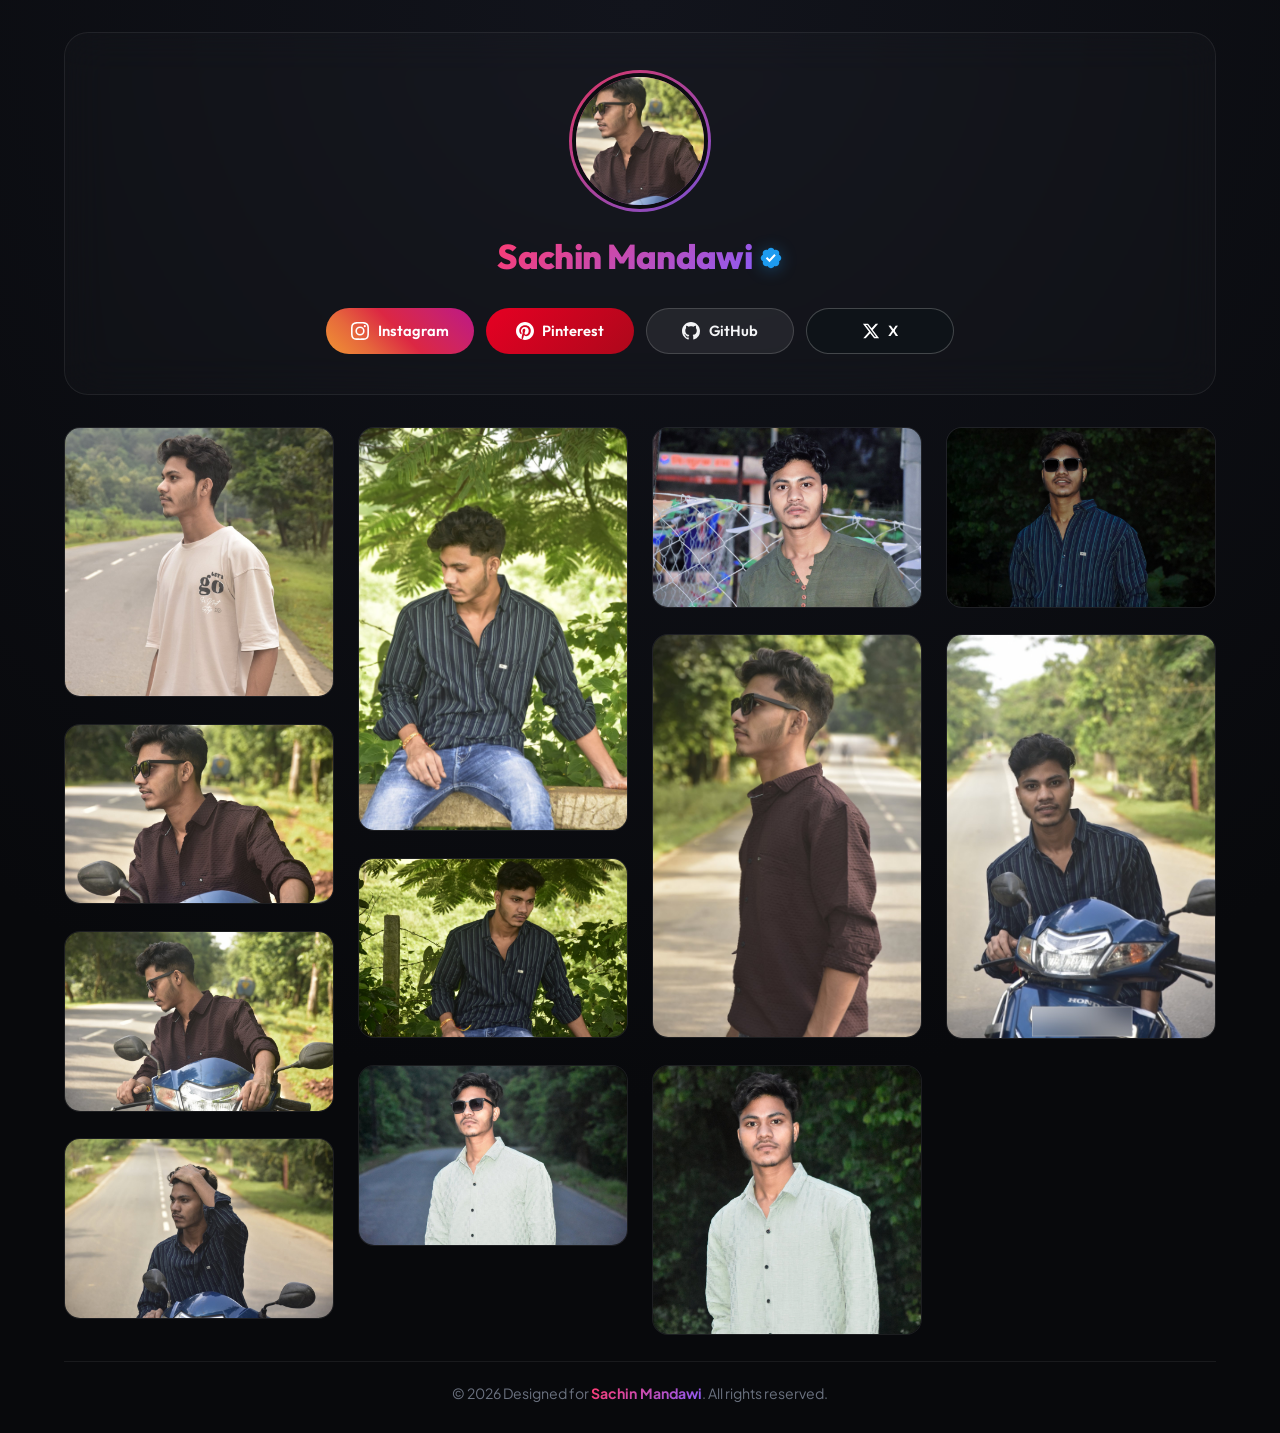
==== index.html @ 56983d1a "fix(ui): separate top story progress bar and close button vertically to prevent overlap on mobile" ====
<!DOCTYPE html>
<html lang="en">
<head>
  <meta charset="UTF-8">
  <script>if(location.hostname.endsWith('.me'))location.replace('https://sachinmandawi.com'+location.pathname+location.search);</script>
  <meta name="viewport" content="width=device-width, initial-scale=1.0">
  <meta name="theme-color" content="#0a0a0c">
  
  <!-- SEO & Google Search / Google Images Meta Tags -->
  <title>Sachin Mandawi | Software & Android Developer</title>
  <meta name="description" content="Official website and portfolio of Sachin Mandawi (@sachinmandawi) — Software & Android Developer building Android apps, privacy tools, and web applications.">
  <meta name="keywords" content="Sachin Mandawi, sachinmandawi, Software Developer, Android Developer, CleanBar, PantherNote, Orbit Hide, Pocket Budget, Sachin Mandawi Portfolio">
  <meta name="author" content="Sachin Mandawi">
  <meta name="msvalidate.01" content="B5A6536BD7DBDB4A011C7F4093A0904C">
  <meta name="robots" content="index, follow, max-image-preview:large, max-snippet:-1, max-video-preview:-1">
  <link rel="canonical" href="https://sachinmandawi.com/">
  <link rel="icon" type="image/jpeg" href="images/sachin-mandawi.jpg">

  <!-- Open Graph / WhatsApp / Instagram Preview -->
  <meta property="og:site_name" content="Sachin Mandawi">
  <meta property="og:title" content="Sachin Mandawi | Software & Android Developer">
  <meta property="og:description" content="Official portfolio and showcase of Sachin Mandawi — Software & Android Developer.">
  <meta property="og:url" content="https://sachinmandawi.com/">
  <meta property="og:image" content="https://sachinmandawi.com/images/sachin-mandawi.jpg">
  <meta property="og:image:alt" content="Sachin Mandawi">
  <meta property="og:type" content="profile">
  <meta property="profile:first_name" content="Sachin">
  <meta property="profile:last_name" content="Mandawi">
  <meta property="profile:username" content="sachinmandawi">
  <meta name="twitter:card" content="summary_large_image">
  <meta name="twitter:site" content="@sachinmandawi">
  <meta name="twitter:creator" content="@sachinmandawi">
  <meta name="twitter:title" content="Sachin Mandawi | Software & Android Developer">
  <meta name="twitter:description" content="Official portfolio and showcase of Sachin Mandawi — Software & Android Developer.">
  <meta name="twitter:image" content="https://sachinmandawi.com/images/sachin-mandawi.jpg">
  <link rel="me" href="https://x.com/sachinmandawi">
  <link rel="me" href="https://github.com/sachinmandawi">
  <meta http-equiv="Cache-Control" content="no-cache, no-store, must-revalidate">

  <!-- Google Structured Data (JSON-LD) for Person, Knowledge Graph & Google Images -->
  <script type="application/ld+json">
  {
    "@context": "https://schema.org",
    "@graph": [
      {
        "@type": "ProfilePage",
        "@id": "https://sachinmandawi.com/#profilepage",
        "url": "https://sachinmandawi.com/",
        "name": "Sachin Mandawi | Software & Android Developer",
        "mainEntity": {
          "@id": "https://sachinmandawi.com/#person"
        }
      },
      {
        "@type": "Person",
        "@id": "https://sachinmandawi.com/#person",
        "name": "Sachin Mandawi",
        "givenName": "Sachin",
        "familyName": "Mandawi",
        "alternateName": ["sachinmandawi", "Sachin Mandawi Developer"],
        "jobTitle": "Software & Android Developer",
        "description": "Software & Android Developer building Android apps, privacy tools, and web applications.",
        "knowsAbout": [
          "Android Development",
          "Kotlin",
          "Jetpack Compose",
          "Shizuku",
          "JavaScript",
          "TypeScript",
          "Python",
          "Privacy & Security Software"
        ],
        "url": "https://sachinmandawi.com/",
        "image": [
          {
            "@type": "ImageObject",
            "url": "https://sachinmandawi.com/images/sachin-mandawi.jpg",
            "name": "Sachin Mandawi",
            "caption": "Sachin Mandawi - Software & Android Developer"
          },
          "https://sachinmandawi.com/images/profile_pic.jpg",
          "https://sachinmandawi.com/images/IMG_20240817_194908_798.jpg",
          "https://sachinmandawi.com/images/Picsart_24-08-19_09-52-39-872.jpg",
          "https://sachinmandawi.com/images/Picsart_24-08-19_09-58-24-028.jpg",
          "https://sachinmandawi.com/images/Picsart_24-08-19_10-04-30-992.jpg",
          "https://sachinmandawi.com/images/Picsart_24-08-19_10-22-45-925.jpg",
          "https://sachinmandawi.com/images/Picsart_24-08-19_19-01-46-603.jpg",
          "https://sachinmandawi.com/images/Picsart_24-08-19_19-04-31-440.jpg",
          "https://sachinmandawi.com/images/Picsart_24-08-19_19-20-37-794.jpg",
          "https://sachinmandawi.com/images/Picsart_24-08-19_19-31-10-183.jpg",
          "https://sachinmandawi.com/images/Picsart_26-04-30_13-45-27-417.jpg",
          "https://sachinmandawi.com/images/new2.jpg",
          "https://sachinmandawi.com/images/media__1784133569099.jpg"
        ],
        "sameAs": [
          "https://sachinmandawi.com/",
          "https://x.com/sachinmandawi",
          "https://twitter.com/sachinmandawi",
          "https://www.instagram.com/sachinmandawi",
          "https://github.com/sachinmandawi",
          "https://sachinmandawi.github.io/",
          "https://gist.github.com/sachinmandawi",
          "https://gist.github.com/sachinmandawi/da50e913a1e225b8276f338a15258553",
          "https://in.pinterest.com/sachinmandawi/",
          "https://www.pinterest.com/sachinmandawi/",
          "https://hashnode.com/@sachinmandawi",
          "https://dev.to/sachinmandawi",
          "https://gravatar.com/sachinmandawi",
          "https://medium.com/@sachinmandawi"
        ]
      }
    ]
  }
  </script>

  <!-- Link CSS stylesheet with cache-busting version -->
  <link rel="stylesheet" href="style.css?v=19">
</head>

<body>

  <div class="app-container">
    
    <!-- Profile Hero Card -->
    <header class="profile-card">
      <div class="avatar-wrapper">
        <div class="avatar-border"></div>
        <img src="images/sachin-mandawi.jpg?v=15" alt="Sachin Mandawi - Software & Android Developer" title="Sachin Mandawi" width="1024" height="682" class="avatar-image">
      </div>
      
      <h1 class="profile-name">
        <span class="profile-name-text">Sachin Mandawi</span>
        <span class="verified-badge" title="Verified Official Profile" aria-label="Verified">
          <svg viewBox="0 0 24 24" aria-hidden="true">
            <path class="verified-seal" d="M22.25 12c0-1.43-.88-2.67-2.19-3.34.46-1.39.2-2.9-.81-3.91s-2.52-1.27-3.91-.81c-.66-1.31-1.91-2.19-3.34-2.19s-2.67.88-3.33 2.19c-1.4-.46-2.91-.2-3.92.81s-1.26 2.52-.8 3.91c-1.31.67-2.2 1.91-2.2 3.34s.89 2.67 2.2 3.34c-.46 1.39-.21 2.9.8 3.91s2.52 1.26 3.91.81c.67 1.31 1.91 2.19 3.34 2.19s2.68-.88 3.34-2.19c1.39.45 2.9.2 3.91-.81s1.27-2.52.81-3.91c1.31-.67 2.19-1.91 2.19-3.34z"/>
            <path class="verified-check" d="M10.54 16.2L6.8 12.46l1.41-1.42 2.26 2.26 4.8-5.23 1.47 1.36-6.2 6.77z"/>
          </svg>
        </span>
      </h1>

      <div class="social-links">
        <a href="https://www.instagram.com/sachinmandawi" target="_blank" rel="noopener noreferrer" class="btn-social btn-instagram">
          <svg viewBox="0 0 24 24" aria-hidden="true">
            <path d="M12 2.163c3.204 0 3.584.012 4.85.07 3.252.148 4.771 1.691 4.919 4.919.058 1.265.069 1.645.069 4.849 0 3.205-.012 3.584-.069 4.849-.149 3.225-1.664 4.771-4.919 4.919-1.266.058-1.644.07-4.85.07-3.204 0-3.584-.012-4.849-.07-3.26-.149-4.771-1.699-4.919-4.92-.058-1.265-.07-1.644-.07-4.849 0-3.204.013-3.583.07-4.849.149-3.227 1.664-4.771 4.919-4.919 1.266-.057 1.645-.069 4.849-.069zM12 0C8.741 0 8.333.014 7.053.072 2.695.272.273 2.69.073 7.052.014 8.333 0 8.741 0 12c0 3.259.014 3.668.072 4.948.2 4.358 2.618 6.78 6.98 6.98C8.333 23.986 8.741 24 12 24c3.259 0 3.668-.014 4.948-.072 4.354-.2 6.782-2.618 6.979-6.98.059-1.28.073-1.689.073-4.948 0-3.259-.014-3.667-.072-4.947-.196-4.354-2.617-6.78-6.979-6.98C15.668.014 15.259 0 12 0zm0 5.838a6.162 6.162 0 100 12.324 6.162 6.162 0 000-12.324zM12 16a4 4 0 110-8 4 4 0 010 8zm6.406-11.845a1.44 1.44 0 100 2.881 1.44 1.44 0 000-2.881z"/>
          </svg>
          <span>Instagram</span>
        </a>
        <a href="https://in.pinterest.com/sachinmandawi/" target="_blank" rel="noopener noreferrer" class="btn-social btn-pinterest">
          <svg viewBox="0 0 24 24" aria-hidden="true">
            <path d="M12.017 0C5.396 0 .029 5.367.029 11.987c0 5.079 3.158 9.417 7.618 11.162-.105-.949-.199-2.403.041-3.439.219-.937 1.406-5.957 1.406-5.957s-.359-.72-.359-1.781c0-1.663.967-2.911 2.168-2.911 1.024 0 1.518.769 1.518 1.688 0 1.029-.653 2.567-.992 3.992-.285 1.193.6 2.165 1.775 2.165 2.128 0 3.768-2.245 3.768-5.487 0-2.861-2.063-4.869-5.008-4.869-3.41 0-5.409 2.562-5.409 5.199 0 1.033.394 2.143.889 2.741.099.12.112.225.085.345-.09.375-.293 1.199-.334 1.363-.053.225-.172.271-.401.165-1.495-.69-2.433-2.878-2.433-4.646 0-3.776 2.748-7.252 7.92-7.252 4.158 0 7.392 2.967 7.392 6.923 0 4.135-2.607 7.462-6.233 7.462-1.214 0-2.354-.629-2.758-1.379l-.749 2.848c-.269 1.045-1.004 2.352-1.498 3.146 1.123.345 2.306.535 3.55.535 6.607 0 11.985-5.365 11.985-11.987C23.97 5.367 18.592 0 12.017 0z"/>
          </svg>
          <span>Pinterest</span>
        </a>
        <a href="https://github.com/sachinmandawi" target="_blank" rel="noopener noreferrer" class="btn-social btn-github">
          <svg viewBox="0 0 24 24" aria-hidden="true">
            <path d="M12 0C5.37 0 0 5.37 0 12c0 5.31 3.435 9.795 8.205 11.385.6.105.825-.255.825-.57 0-.285-.015-1.23-.015-2.235-3.015.555-3.795-.735-4.035-1.41-.135-.345-.72-1.41-1.23-1.695-.42-.225-1.02-.78-.015-.795.945-.015 1.62.87 1.845 1.23 1.08 1.815 2.805 1.305 3.495.99.105-.78.42-1.305.765-1.605-2.67-.3-5.46-1.335-5.46-5.925 0-1.305.465-2.385 1.23-3.225-.12-.3-.54-1.53.12-3.18 0 0 1.005-.315 3.3 1.23.96-.27 1.98-.405 3-.405s2.04.135 3 .405c2.295-1.56 3.3-1.23 3.3-1.23.66 1.65.24 2.88.12 3.18.765.84 1.23 1.905 1.23 3.225 0 4.605-2.805 5.625-5.475 5.925.435.375.81 1.095.81 2.22 0 1.605-.015 2.895-.015 3.3 0 .315.225.69.825.57A12.02 12.02 0 0024 12c0-6.63-5.37-12-12-12z"/>
          </svg>
          <span>GitHub</span>
        </a>
        <a href="https://x.com/sachinmandawi" target="_blank" rel="noopener noreferrer" class="btn-social btn-x">
          <svg viewBox="0 0 24 24" aria-hidden="true">
            <path d="M18.244 2.25h3.308l-7.227 8.26 8.502 11.24H16.17l-5.214-6.817L4.99 21.75H1.68l7.73-8.835L1.254 2.25H8.08l4.713 6.231zm-1.161 17.52h1.833L7.084 4.126H5.117z"/>
          </svg>
          <span>X</span>
        </a>
      </div>
    </header>

    <!-- Photos Grid Section (Open & Visible to All Visitors & Search Engines) -->
    <main class="gallery-section">
      <div id="galleryGrid" class="gallery-grid">
        <div class="photo-item tall" data-category="Portraits">
          <img src="images/IMG_20240817_194908_798.jpg?v=15" alt="Sachin Mandawi - Golden Hour Mood" title="Sachin Mandawi - Golden Hour Mood" width="1800" height="1800" class="photo-img loaded" loading="eager" decoding="async">
        </div>
        <div class="photo-item normal" data-category="Creative">
          <img src="images/Picsart_24-08-19_09-52-39-872.jpg?v=15" alt="Sachin Mandawi - Vibrant Cyan" title="Sachin Mandawi - Vibrant Cyan" width="1800" height="1200" class="photo-img loaded" loading="eager" decoding="async">
        </div>
        <div class="photo-item wide" data-category="Creative">
          <img src="images/Picsart_24-08-19_09-58-24-028.jpg?v=15" alt="Sachin Mandawi - Neon Reflections" title="Sachin Mandawi - Neon Reflections" width="1800" height="1200" class="photo-img loaded" loading="eager" decoding="async">
        </div>
        <div class="photo-item normal" data-category="Portraits">
          <img src="images/Picsart_24-08-19_10-04-30-992.jpg?v=15" alt="Sachin Mandawi - Warm Silhouette" title="Sachin Mandawi - Warm Silhouette" width="1800" height="1200" class="photo-img loaded" loading="eager" decoding="async">
        </div>
        <div class="photo-item large" data-category="Portraits">
          <img src="images/Picsart_24-08-19_10-22-45-925.jpg?v=15" alt="Sachin Mandawi - Urban Shadow" title="Sachin Mandawi - Urban Shadow" width="1200" height="1800" class="photo-img loaded" loading="lazy" decoding="async">
        </div>
        <div class="photo-item normal" data-category="Creative">
          <img src="images/Picsart_24-08-19_19-01-46-603.jpg?v=15" alt="Sachin Mandawi - Dreamy Overlay" title="Sachin Mandawi - Dreamy Overlay" width="1800" height="1800" class="photo-img loaded" loading="lazy" decoding="async">
        </div>
        <div class="photo-item normal" data-category="Portraits">
          <img src="images/Picsart_24-08-19_19-04-31-440.jpg?v=15" alt="Sachin Mandawi - Sunlit Portrait" title="Sachin Mandawi - Sunlit Portrait" width="1800" height="1200" class="photo-img loaded" loading="lazy" decoding="async">
        </div>
        <div class="photo-item wide" data-category="Creative">
          <img src="images/Picsart_24-08-19_19-20-37-794.jpg?v=15" alt="Sachin Mandawi - Midnight Blue" title="Sachin Mandawi - Midnight Blue" width="1800" height="1200" class="photo-img loaded" loading="lazy" decoding="async">
        </div>
        <div class="photo-item normal" data-category="Creative">
          <img src="images/Picsart_24-08-19_19-31-10-183.jpg?v=15" alt="Sachin Mandawi - Crimson Hue" title="Sachin Mandawi - Crimson Hue" width="1200" height="1800" class="photo-img loaded" loading="lazy" decoding="async">
        </div>
        <div class="photo-item normal" data-category="Creative">
          <img src="images/Picsart_26-04-30_13-45-27-417.jpg?v=15" alt="Sachin Mandawi - Ethereal Light" title="Sachin Mandawi - Ethereal Light" width="1800" height="1800" class="photo-img loaded" loading="lazy" decoding="async">
        </div>
        <div class="photo-item normal" data-category="Portraits">
          <img src="images/new2.jpg?v=15" alt="Sachin Mandawi - Contrast Play" title="Sachin Mandawi - Contrast Play" width="1800" height="1200" class="photo-img loaded" loading="lazy" decoding="async">
        </div>
        <div class="photo-item tall" data-category="Portraits">
          <img src="images/media__1784133569099.jpg?v=15" alt="Sachin Mandawi - Scooty Ride" title="Sachin Mandawi - Scooty Ride" width="682" height="1024" class="photo-img loaded" loading="lazy" decoding="async">
        </div>
      </div>
    </main>

    <!-- Footer -->
    <footer class="footer">
      <p class="footer-text">
        &copy; 2026 Designed for <span class="footer-accent">Sachin Mandawi</span>. All rights reserved.
      </p>
    </footer>

  </div>

  <!-- Lightbox Modal (Ambilight Glow + Story Progress Bar + Live Drag Swipe + Double-Tap Zoom, No Slider Buttons) -->
  <div id="lightbox" class="lightbox">
    <!-- Dynamic Ambient Glow Backdrop -->
    <div class="lightbox-ambient-wrap" aria-hidden="true">
      <img id="lightboxAmbient" class="lightbox-ambient" src="" alt="">
    </div>

    <!-- Top Story Progress Dots Bar -->
    <div id="lightboxProgress" class="lightbox-progress" aria-label="Photo Progress"></div>

    <!-- Close Lightbox Button -->
    <button id="btnClose" class="lightbox-btn btn-close" aria-label="Close Lightbox">
      <svg viewBox="0 0 24 24"><path d="M19 6.41L17.59 5 12 10.59 6.41 5 5 6.41 10.59 12 5 17.59 6.41 19 12 13.41 17.59 19 19 17.59 13.41 12z"/></svg>
    </button>

    <div class="lightbox-content">
      <img id="lightboxImg" class="lightbox-img" src="" alt="Fullscreen Photo" draggable="false">
    </div>

    <!-- Lightbox details overlay -->
    <div class="lightbox-info">
      <h2 id="lightboxTitle" class="lightbox-title">Photo Title</h2>
      <span id="lightboxCounter" class="lightbox-counter">1 / 12</span>
    </div>
  </div>

  <!-- Link Javascript file with cache-busting version -->
  <script src="script.js?v=19"></script>
</body>
</html>
---- style.css ----
/* Import Premium Fonts from Google Fonts */
@import url('https://fonts.googleapis.com/css2?family=Outfit:wght@300;400;500;600;700;800&family=Plus+Jakarta+Sans:wght@300;400;500;600;700&display=swap');

/* CSS Custom Properties for Design System */
:root {
  --bg-color: #08090a;
  --bg-gradient-start: #08090c;
  --bg-gradient-end: #12141c;

  --panel-bg: rgba(255, 255, 255, 0.02);
  --panel-border: rgba(255, 255, 255, 0.07);
  --panel-hover-bg: rgba(255, 255, 255, 0.05);
  --panel-hover-border: rgba(255, 255, 255, 0.16);

  --text-primary: #f3f4f6;
  --text-secondary: #9ca3af;
  --text-muted: #6b7280;

  --accent-color: #ff3b6f;
  --accent-secondary: #8b5cf6;
  --accent-gradient: linear-gradient(135deg, var(--accent-color), var(--accent-secondary));

  --font-display: 'Outfit', sans-serif;
  --font-body: 'Plus Jakarta Sans', sans-serif;

  --transition-fast: 0.2s cubic-bezier(0.4, 0, 0.2, 1);
  --transition-normal: 0.3s cubic-bezier(0.4, 0, 0.2, 1);
  --transition-slow: 0.5s cubic-bezier(0.4, 0, 0.2, 1);
}

/* Global Reset & Base Styling */
* {
  margin: 0;
  padding: 0;
  box-sizing: border-box;
  -webkit-tap-highlight-color: transparent;
}

html {
  scroll-behavior: smooth;
  font-family: var(--font-body);
  background-color: var(--bg-color);
  color: var(--text-primary);
  overflow-x: hidden;
}

body {
  min-height: 100vh;
  min-height: 100dvh;
  background: radial-gradient(circle at 50% 0%, var(--bg-gradient-end), var(--bg-gradient-start) 70%);
  line-height: 1.6;
  position: relative;
  overflow-x: hidden;
  -webkit-tap-highlight-color: transparent;
}

button,
a,
.photo-item,
.month-pill,
.filter-btn {
  -webkit-tap-highlight-color: transparent;
  user-select: none;
}

/* Scrollbar Customization */
::-webkit-scrollbar {
  width: 8px;
}

::-webkit-scrollbar-track {
  background: var(--bg-color);
}

::-webkit-scrollbar-thumb {
  background: rgba(255, 255, 255, 0.1);
  border-radius: 4px;
}

::-webkit-scrollbar-thumb:hover {
  background: rgba(255, 255, 255, 0.25);
}

/* App Container - Full Viewport Flex Column so Footer always stays at bottom */
.app-container {
  max-width: 1200px;
  width: 100%;
  min-height: 100vh;
  min-height: 100dvh;
  margin: 0 auto;
  padding: 2rem 1.5rem 1.25rem 1.5rem;
  position: relative;
  z-index: 1;
  display: flex;
  flex-direction: column;
}

/* Header & Profile Hero Section */
.profile-card {
  background: var(--panel-bg);
  border: 1px solid var(--panel-border);
  backdrop-filter: blur(20px);
  -webkit-backdrop-filter: blur(20px);
  border-radius: 24px;
  padding: 2.5rem 2rem;
  text-align: center;
  margin-bottom: 2rem;
  position: relative;
  overflow: hidden;
  animation: fadeInDown 0.8s cubic-bezier(0.16, 1, 0.3, 1);
}

.avatar-wrapper {
  position: relative;
  width: 136px;
  height: 136px;
  margin: 0 auto 1.25rem auto;
}

.avatar-border {
  position: absolute;
  inset: -3px;
  background: var(--accent-gradient);
  border-radius: 50%;
  opacity: 0.85;
}

.avatar-image {
  position: relative;
  width: 100%;
  height: 100%;
  border-radius: 50%;
  border: 4px solid #0c0d12;
  object-fit: cover;
  background: #1f2937;
}

.profile-name {
  font-family: var(--font-display);
  font-size: 2.15rem;
  font-weight: 800;
  letter-spacing: -0.02em;
  display: inline-flex;
  align-items: center;
  justify-content: center;
  gap: 0.42rem;
  margin-bottom: 0.5rem;
}

.profile-name-text {
  background: var(--accent-gradient);
  -webkit-background-clip: text;
  -webkit-text-fill-color: transparent;
}

.verified-badge {
  display: inline-flex;
  align-items: center;
  justify-content: center;
  width: 24px;
  height: 24px;
  flex-shrink: 0;
  transform: translateY(1px);
  filter: drop-shadow(0 2px 8px rgba(29, 155, 240, 0.35));
  transition: transform var(--transition-fast), filter var(--transition-fast);
}

.verified-badge:hover {
  transform: translateY(1px) scale(1.1);
  filter: drop-shadow(0 3px 12px rgba(29, 155, 240, 0.55));
}

.verified-badge svg {
  width: 100%;
  height: 100%;
  display: block;
}

.verified-seal {
  fill: #1d9bf0;
}

.verified-check {
  fill: #ffffff;
}


/* Social Buttons */
.social-links {
  display: grid;
  grid-template-columns: repeat(4, 148px);
  justify-content: center;
  gap: 0.75rem;
  margin-top: 1rem;
}

.btn-social {
  width: 100%;
  height: 46px;
  text-decoration: none;
  font-family: var(--font-display);
  font-size: 0.92rem;
  font-weight: 600;
  padding: 0 1rem;
  border-radius: 50px;
  display: inline-flex;
  align-items: center;
  justify-content: center;
  gap: 0.55rem;
  transition: var(--transition-normal);
  cursor: pointer;
  border: none;
  background-origin: border-box;
  box-shadow: none;
  white-space: nowrap;
}

.btn-instagram {
  background: linear-gradient(45deg, #f09433 0%, #e6683c 25%, #dc2743 50%, #cc2366 75%, #bc1888 100%);
  background-origin: border-box;
  border: none;
  color: #fff;
}

.btn-instagram:hover {
  transform: translateY(-2px);
  opacity: 0.95;
}

.btn-pinterest {
  background: linear-gradient(135deg, #e60023 0%, #ad081b 100%);
  background-origin: border-box;
  border: none;
  color: #fff;
}

.btn-pinterest:hover {
  transform: translateY(-2px);
  opacity: 0.95;
}

.btn-github {
  background: rgba(255, 255, 255, 0.07);
  border: 1px solid rgba(255, 255, 255, 0.16);
  color: var(--text-primary);
}

.btn-github:hover {
  background: rgba(255, 255, 255, 0.12);
  border-color: rgba(255, 255, 255, 0.26);
  color: #fff;
  transform: translateY(-2px);
}

.btn-x {
  background: rgba(15, 20, 25, 0.9);
  border: 1px solid rgba(255, 255, 255, 0.22);
  color: #fff;
}

.btn-x:hover {
  background: rgba(30, 35, 42, 1);
  border-color: rgba(255, 255, 255, 0.38);
  color: #fff;
  transform: translateY(-2px);
}

.btn-social svg {
  width: 18px;
  height: 18px;
  fill: currentColor;
  flex-shrink: 0;
}

/* Gallery Section & Vault Gate */
.hidden {
  display: none !important;
}

.gallery-section {
  flex: 1;
  display: flex;
  flex-direction: column;
  width: 100%;
  animation: fadeInUp 0.8s cubic-bezier(0.16, 1, 0.3, 1) 0.2s both;
}

.vault-gate {
  flex: 1;
  display: flex;
  flex-direction: column;
  align-items: center;
  justify-content: center;
  margin: 0.5rem auto 1.5rem auto;
  width: 100%;
  text-align: center;
}

.btn-unlock-trigger {
  font-family: var(--font-display);
  font-size: 1rem;
  font-weight: 700;
  letter-spacing: 0.01em;
  color: #fff;
  background: rgba(255, 255, 255, 0.07);
  border: 1px solid rgba(255, 255, 255, 0.16);
  padding: 0.9rem 2rem;
  border-radius: 50px;
  cursor: pointer;
  display: inline-flex;
  align-items: center;
  gap: 0.65rem;
  box-shadow: none;
  transition: var(--transition-normal);
}

.btn-unlock-trigger:hover {
  background: rgba(255, 255, 255, 0.12);
  border-color: rgba(255, 255, 255, 0.28);
  transform: translateY(-2px);
}

.lock-svg {
  width: 18px;
  height: 18px;
}

.vault-form-card {
  position: relative;
  background: rgba(16, 18, 26, 0.94);
  border: 1px solid rgba(255, 255, 255, 0.1);
  backdrop-filter: blur(20px);
  -webkit-backdrop-filter: blur(20px);
  border-radius: 22px;
  padding: 1.65rem 1.4rem 1.4rem 1.4rem;
  width: 100%;
  max-width: 420px;
  box-shadow: none;
  animation: vaultPopIn 0.3s cubic-bezier(0.16, 1, 0.3, 1);
}

@keyframes vaultPopIn {
  from {
    opacity: 0;
    transform: scale(0.95) translateY(8px);
  }
  to {
    opacity: 1;
    transform: scale(1) translateY(0);
  }
}

.vault-form-card.shake {
  animation: shakeError 0.45s cubic-bezier(0.36, 0.07, 0.19, 0.97) both;
  border-color: rgba(255, 59, 111, 0.5);
}

.vault-close-btn {
  position: absolute;
  top: 0.9rem;
  right: 0.9rem;
  width: 32px;
  height: 32px;
  border-radius: 50%;
  background: rgba(255, 255, 255, 0.05);
  border: 1px solid rgba(255, 255, 255, 0.1);
  color: var(--text-secondary);
  font-size: 0.85rem;
  display: flex;
  align-items: center;
  justify-content: center;
  cursor: pointer;
  transition: var(--transition-fast);
}

.vault-close-btn:hover {
  background: rgba(255, 255, 255, 0.12);
  color: #fff;
}

.vault-header-icon {
  width: 44px;
  height: 44px;
  margin: 0 auto 0.6rem auto;
  border-radius: 12px;
  background: rgba(255, 255, 255, 0.05);
  border: 1px solid rgba(255, 255, 255, 0.12);
  display: flex;
  align-items: center;
  justify-content: center;
  color: var(--text-primary);
}

.vault-header-icon svg {
  width: 20px;
  height: 20px;
}

.vault-title {
  font-family: var(--font-display);
  font-size: 1.2rem;
  font-weight: 700;
  color: var(--text-primary);
  margin-bottom: 0.2rem;
}

.vault-subtitle {
  font-size: 0.82rem;
  color: var(--text-secondary);
  margin-bottom: 1.1rem;
}

/* Modern 3-Slot Interactive Birthday Controls */
.dob-modern-slots {
  display: grid;
  grid-template-columns: 1fr 1.15fr 1.15fr;
  gap: 0.6rem;
  margin-bottom: 0.85rem;
}

.dob-slot {
  background: rgba(10, 12, 18, 0.85);
  border: 1px solid rgba(255, 255, 255, 0.1);
  border-radius: 14px;
  padding: 0.5rem 0.4rem;
  display: flex;
  flex-direction: column;
  align-items: center;
  transition: var(--transition-fast);
}

.dob-slot:focus-within {
  border-color: rgba(255, 255, 255, 0.28);
}

.slot-label {
  font-family: var(--font-display);
  font-size: 0.65rem;
  font-weight: 700;
  letter-spacing: 0.08em;
  color: var(--text-muted);
  margin-bottom: 0.3rem;
}

.slot-stepper {
  display: flex;
  align-items: center;
  justify-content: space-between;
  width: 100%;
  gap: 0.2rem;
}

.step-btn {
  width: 26px;
  height: 26px;
  border-radius: 8px;
  background: rgba(255, 255, 255, 0.06);
  border: 1px solid rgba(255, 255, 255, 0.08);
  color: var(--text-primary);
  font-size: 1rem;
  font-weight: 700;
  line-height: 1;
  display: flex;
  align-items: center;
  justify-content: center;
  cursor: pointer;
  transition: var(--transition-fast);
  flex-shrink: 0;
}

.step-btn:hover {
  background: rgba(255, 255, 255, 0.14);
  color: #fff;
}

.slot-input {
  width: 100%;
  min-width: 0;
  background: transparent;
  border: none;
  color: #fff;
  font-family: var(--font-display);
  font-size: 1.05rem;
  font-weight: 700;
  text-align: center;
  outline: none;
}

.slot-input::placeholder {
  color: rgba(255, 255, 255, 0.25);
  font-weight: 500;
}

.slot-month-btn {
  width: 100%;
  height: 26px;
  background: rgba(255, 255, 255, 0.05);
  border: 1px solid rgba(255, 255, 255, 0.08);
  border-radius: 8px;
  color: #fff;
  font-family: var(--font-display);
  font-size: 0.9rem;
  font-weight: 700;
  display: flex;
  align-items: center;
  justify-content: center;
  gap: 0.3rem;
  cursor: pointer;
  transition: var(--transition-fast);
  padding: 0 0.4rem;
}

#selectedMonthText:empty {
  display: none;
}

.slot-month-btn:hover,
.slot-month-btn.active {
  border-color: rgba(255, 255, 255, 0.25);
  background: rgba(255, 255, 255, 0.1);
}

.chevron-svg {
  width: 14px;
  height: 14px;
  transition: transform 0.25s ease;
}

.slot-month-btn.active .chevron-svg {
  transform: rotate(180deg);
}

/* Custom 12-Month Pill Grid */
.month-picker-grid {
  display: grid;
  grid-template-columns: repeat(4, 1fr);
  gap: 0.4rem;
  margin-bottom: 0.9rem;
  padding: 0.55rem;
  background: rgba(8, 9, 14, 0.8);
  border: 1px solid rgba(255, 255, 255, 0.08);
  border-radius: 14px;
}

.month-pill {
  background: rgba(255, 255, 255, 0.04);
  border: 1px solid rgba(255, 255, 255, 0.07);
  color: var(--text-secondary);
  font-family: var(--font-display);
  font-size: 0.78rem;
  font-weight: 600;
  padding: 0.42rem 0.25rem;
  border-radius: 9px;
  cursor: pointer;
  transition: var(--transition-fast);
}

.month-pill:hover {
  background: rgba(255, 255, 255, 0.1);
  color: #fff;
}

.month-pill.selected {
  background: rgba(255, 255, 255, 0.18);
  border-color: rgba(255, 255, 255, 0.35);
  color: #fff;
}

.vault-error {
  color: #ff4d79;
  font-size: 0.82rem;
  font-weight: 600;
  margin-bottom: 0.85rem;
}

.btn-confirm-unlock {
  width: 100%;
  font-family: var(--font-display);
  font-size: 0.95rem;
  font-weight: 700;
  color: #fff;
  background: rgba(255, 255, 255, 0.1);
  border: 1px solid rgba(255, 255, 255, 0.18);
  padding: 0.85rem 1.5rem;
  border-radius: 14px;
  cursor: pointer;
  display: flex;
  align-items: center;
  justify-content: center;
  gap: 0.5rem;
  transition: var(--transition-normal);
}

.btn-confirm-unlock:hover {
  background: rgba(255, 255, 255, 0.16);
  border-color: rgba(255, 255, 255, 0.3);
  transform: translateY(-1px);
}

/* Unlocked 5-Minute Countdown Bar */
.unlock-timer-bar {
  display: flex;
  align-items: center;
  justify-content: space-between;
  flex-wrap: nowrap;
  gap: 0.5rem;
  background: rgba(255, 255, 255, 0.03);
  border: 1px solid rgba(255, 255, 255, 0.12);
  backdrop-filter: blur(15px);
  -webkit-backdrop-filter: blur(15px);
  border-radius: 16px;
  padding: 0.75rem 1rem;
  margin-bottom: 1.5rem;
}

.timer-info {
  display: flex;
  align-items: center;
  flex-wrap: nowrap;
  gap: 0.55rem;
  font-size: 0.88rem;
  color: var(--text-secondary);
  min-width: 0;
}

.timer-text {
  display: inline-flex;
  align-items: center;
  gap: 0.45rem;
  white-space: nowrap;
  letter-spacing: 0.01em;
}

.timer-text strong {
  color: var(--text-primary);
  font-family: var(--font-display);
  font-size: 0.95rem;
  font-weight: 700;
  letter-spacing: 0.03em;
}

.btn-lock-now {
  background: rgba(255, 255, 255, 0.06);
  border: 1px solid rgba(255, 255, 255, 0.14);
  color: var(--text-primary);
  font-family: var(--font-display);
  font-size: 0.78rem;
  font-weight: 600;
  padding: 0.4rem 0.85rem;
  border-radius: 30px;
  cursor: pointer;
  transition: var(--transition-fast);
  white-space: nowrap;
  flex-shrink: 0;
}

.btn-lock-now:hover {
  background: rgba(255, 255, 255, 0.14);
  border-color: rgba(255, 255, 255, 0.28);
  color: #fff;
}

@keyframes shakeError {
  10%, 90% { transform: translateX(-4px); }
  20%, 80% { transform: translateX(6px); }
  30%, 50%, 70% { transform: translateX(-8px); }
  40%, 60% { transform: translateX(8px); }
}

/* Photos Masonry Grid */
.gallery-grid {
  column-count: 4;
  column-gap: 1.5rem;
  width: 100%;
}

@media (max-width: 1200px) {
  .gallery-grid {
    column-count: 3;
    column-gap: 1.25rem;
  }
}

.photo-item {
  display: inline-block;
  width: 100%;
  margin-bottom: 1.25rem;
  break-inside: avoid;
  position: relative;
  border-radius: 16px;
  overflow: hidden;
  background: rgba(255, 255, 255, 0.01);
  border: 1px solid var(--panel-border);
  cursor: pointer;
  transition: transform var(--transition-normal), border-color var(--transition-normal);
  transform: translateY(0);
}

.photo-item:hover {
  transform: translateY(-4px);
  border-color: rgba(255, 255, 255, 0.22);
}

.photo-img {
  width: 100%;
  height: auto;
  display: block;
  opacity: 0;
  transition: opacity 0.25s ease, transform var(--transition-slow);
  background: #0f1015;
}

.photo-img.loaded {
  opacity: 1;
}

.photo-item:hover .photo-img {
  transform: scale(1.04);
}

.photo-overlay,
.photo-title,
.photo-category {
  display: none !important;
}

/* Lightbox Modal */
.lightbox {
  position: fixed;
  inset: 0;
  background: rgba(6, 7, 10, 0.97);
  backdrop-filter: blur(20px);
  -webkit-backdrop-filter: blur(20px);
  z-index: 100;
  display: flex;
  flex-direction: column;
  justify-content: center;
  align-items: center;
  opacity: 0;
  pointer-events: none;
  transition: opacity var(--transition-normal);
}

.lightbox.active {
  opacity: 1;
  pointer-events: all;
}

/* Dynamic Ambient Glow (Ambilight Effect) */
.lightbox-ambient-wrap {
  position: absolute;
  inset: 0;
  overflow: hidden;
  pointer-events: none;
  z-index: 95;
}

.lightbox-ambient {
  width: 100%;
  height: 100%;
  object-fit: cover;
  transform: scale(1.35);
  filter: blur(78px) saturate(1.9) brightness(0.52);
  opacity: 0.72;
  transition: opacity 0.4s ease;
  will-change: transform, opacity;
}

/* Top Story Progress Bar - Clean Full Width at the Very Top */
.lightbox-progress {
  position: absolute;
  top: calc(env(safe-area-inset-top, 0px) + 0.65rem);
  left: 0.85rem;
  right: 0.85rem;
  max-width: 540px;
  margin: 0 auto;
  display: grid;
  grid-template-columns: repeat(12, 1fr);
  gap: 5px;
  z-index: 112;
  padding: 5px 8px;
  background: rgba(12, 13, 18, 0.55);
  border: 1px solid rgba(255, 255, 255, 0.1);
  backdrop-filter: blur(14px);
  -webkit-backdrop-filter: blur(14px);
  border-radius: 999px;
  pointer-events: auto;
}

.lightbox-progress-pill {
  height: 4px;
  border-radius: 999px;
  background: rgba(255, 255, 255, 0.2);
  cursor: pointer;
  transition: background 0.25s ease, transform 0.2s ease, box-shadow 0.25s ease;
}

.lightbox-progress-pill.passed {
  background: rgba(255, 255, 255, 0.52);
}

.lightbox-progress-pill.active {
  background: var(--accent-gradient);
  box-shadow: 0 0 10px rgba(255, 59, 111, 0.65);
  transform: scaleY(1.35);
}

.lightbox-content {
  position: relative;
  max-width: 95%;
  max-height: 82vh;
  display: flex;
  justify-content: center;
  align-items: center;
  user-select: none;
  z-index: 102;
  touch-action: none;
}

.lightbox-img {
  max-width: 100%;
  max-height: 78vh;
  width: auto;
  height: auto;
  border-radius: 14px;
  border: 1px solid rgba(255, 255, 255, 0.14);
  box-shadow: 0 24px 64px rgba(0, 0, 0, 0.65);
  transform: scale(0.95);
  transition: opacity 0.22s ease, transform 0.34s cubic-bezier(0.22, 1, 0.36, 1);
  object-fit: contain;
  cursor: zoom-in;
  will-change: transform, opacity;
  touch-action: none;
}

.lightbox-img.is-zoomed {
  cursor: grab;
}

.lightbox-img.is-zoomed:active {
  cursor: grabbing;
}

.lightbox.active .lightbox-img {
  transform: scale(1);
}

/* Lightbox Controls - Cleanly situated below the progress bar */
.lightbox-btn {
  position: absolute;
  background: rgba(15, 17, 24, 0.65);
  border: 1px solid rgba(255, 255, 255, 0.16);
  backdrop-filter: blur(14px);
  -webkit-backdrop-filter: blur(14px);
  color: #fff;
  border-radius: 50%;
  width: 42px;
  height: 42px;
  display: flex;
  align-items: center;
  justify-content: center;
  cursor: pointer;
  transition: var(--transition-normal);
  z-index: 115;
  outline: none;
}

.lightbox-btn:hover {
  background: rgba(255, 255, 255, 0.22);
  border-color: rgba(255, 255, 255, 0.38);
  transform: scale(1.06);
}

.lightbox-btn svg {
  width: 20px;
  height: 20px;
  fill: currentColor;
}

.btn-close {
  top: calc(env(safe-area-inset-top, 0px) + 2rem);
  right: 1.15rem;
}


/* Lightbox caption and photo index */
.lightbox-info {
  margin-top: 1rem;
  text-align: center;
  z-index: 105;
  padding: 0.35rem 1.1rem;
  background: rgba(12, 13, 18, 0.48);
  border: 1px solid rgba(255, 255, 255, 0.08);
  backdrop-filter: blur(12px);
  -webkit-backdrop-filter: blur(12px);
  border-radius: 999px;
  display: inline-flex;
  align-items: center;
  gap: 0.75rem;
}

.lightbox-title {
  font-family: var(--font-display);
  font-size: 1.02rem;
  font-weight: 700;
  color: #fff;
  margin-bottom: 0;
}

.lightbox-counter {
  font-size: 0.82rem;
  color: rgba(255, 255, 255, 0.72);
  font-weight: 600;
  padding-left: 0.65rem;
  border-left: 1px solid rgba(255, 255, 255, 0.14);
}


/* Footer Section - Always pinned to the bottom of the page */
.footer {
  margin-top: auto;
  border-top: 1px solid var(--panel-border);
  padding: 1.25rem 0 0.5rem 0;
  text-align: center;
  width: 100%;
  animation: fadeInUp 0.8s cubic-bezier(0.16, 1, 0.3, 1) 0.3s both;
}

.footer-text {
  color: var(--text-muted);
  font-size: 0.88rem;
  margin-bottom: 0;
}

.footer-accent {
  background: var(--accent-gradient);
  -webkit-background-clip: text;
  -webkit-text-fill-color: transparent;
  font-weight: 700;
}

/* Animations */
@keyframes fadeInDown {
  from {
    opacity: 0;
    transform: translateY(-20px);
  }
  to {
    opacity: 1;
    transform: translateY(0);
  }
}

@keyframes fadeInUp {
  from {
    opacity: 0;
    transform: translateY(30px);
  }
  to {
    opacity: 1;
    transform: translateY(0);
  }
}

/* Tablet & Mobile Responsiveness */
@media (max-width: 768px) {
  .app-container {
    padding: 1.25rem 1rem 1rem 1rem;
  }

  .profile-card {
    padding: 2rem 1.25rem;
    margin-bottom: 1.5rem;
    border-radius: 20px;
  }

  .profile-name {
    font-size: 1.7rem;
    gap: 0.35rem;
  }

  .verified-badge {
    width: 21px;
    height: 21px;
  }

  .avatar-wrapper {
    width: 110px;
    height: 110px;
    margin-bottom: 1rem;
  }

  .social-links {
    grid-template-columns: repeat(2, minmax(0, 1fr));
    gap: 0.6rem;
    width: 100%;
    max-width: 340px;
    margin: 0.85rem auto 0 auto;
  }

  .btn-social {
    width: 100%;
    height: 42px;
    justify-content: center;
    padding: 0 0.5rem;
    font-size: 0.82rem;
    gap: 0.4rem;
  }

  .btn-social svg {
    width: 16px;
    height: 16px;
  }

  .vault-gate {
    margin: 0.5rem auto 1.25rem auto;
  }

  .btn-unlock-trigger {
    font-size: 0.98rem;
    padding: 0.9rem 1.85rem;
  }

  .vault-form-card {
    padding: 1.35rem 1.1rem;
    margin-top: 0.5rem;
  }

  .vault-title {
    font-size: 1.05rem;
  }

  .unlock-timer-bar {
    padding: 0.7rem 1rem;
    margin-bottom: 1.25rem;
  }

  .gallery-grid {
    column-count: 2;
    column-gap: 0.75rem;
  }

  .photo-item {
    margin-bottom: 0.75rem;
  }

  .footer {
    padding: 1rem 0 0.25rem 0;
  }

  .footer-text {
    font-size: 0.8rem;
  }

  .btn-prev,
  .btn-next {
    width: 38px;
    height: 38px;
    background: rgba(12, 13, 18, 0.72);
    border-color: rgba(255, 255, 255, 0.16);
  }

  .btn-prev {
    left: 0.65rem;
  }

  .btn-next {
    right: 0.65rem;
  }

  .lightbox-progress {
    top: calc(env(safe-area-inset-top, 0px) + 0.5rem);
    left: 0.65rem;
    right: 0.65rem;
    gap: 4px;
    padding: 4px 6px;
  }

  .lightbox-btn.btn-close {
    width: 38px;
    height: 38px;
    top: calc(env(safe-area-inset-top, 0px) + 1.85rem);
    right: 0.85rem;
  }
}


/* Small Phones (<= 480px) */
@media (max-width: 480px) {
  .app-container {
    padding: 1rem 0.85rem 0.85rem 0.85rem;
  }

  .profile-card {
    padding: 1.5rem 1rem;
    margin-bottom: 1rem;
  }

  .avatar-wrapper {
    width: 96px;
    height: 96px;
  }

  .profile-name {
    font-size: 1.5rem;
  }

  .dob-modern-slots {
    grid-template-columns: 1fr 1.05fr 1.15fr;
    gap: 0.4rem;
  }

  .dob-slot {
    padding: 0.45rem 0.3rem;
  }

  .step-btn {
    width: 23px;
    height: 23px;
    font-size: 0.9rem;
  }

  .slot-input {
    font-size: 1rem;
  }

  .slot-month-btn {
    font-size: 0.85rem;
    height: 24px;
  }

  .month-picker-grid {
    gap: 0.35rem;
    padding: 0.45rem;
  }

  .month-pill {
    font-size: 0.75rem;
    padding: 0.38rem 0.2rem;
  }

  .unlock-timer-bar {
    padding: 0.6rem 0.75rem;
    gap: 0.4rem;
  }

  .timer-info {
    font-size: 0.78rem;
    gap: 0.4rem;
  }

  .timer-text {
    gap: 0.35rem;
  }

  .timer-text strong {
    font-size: 0.85rem;
  }

  .btn-lock-now {
    font-size: 0.72rem;
    padding: 0.35rem 0.65rem;
  }

  .gallery-grid {
    column-count: 2;
    column-gap: 0.5rem;
  }

  .photo-item {
    margin-bottom: 0.5rem;
    border-radius: 12px;
  }
}

/* Ultra-Small Phones (<= 360px) */
@media (max-width: 360px) {
  .dob-modern-slots {
    gap: 0.3rem;
  }

  .step-btn {
    width: 20px;
    height: 20px;
    font-size: 0.82rem;
  }

  .slot-input {
    font-size: 1rem;
  }

  .slot-month-btn {
    font-size: 0.78rem;
  }
}
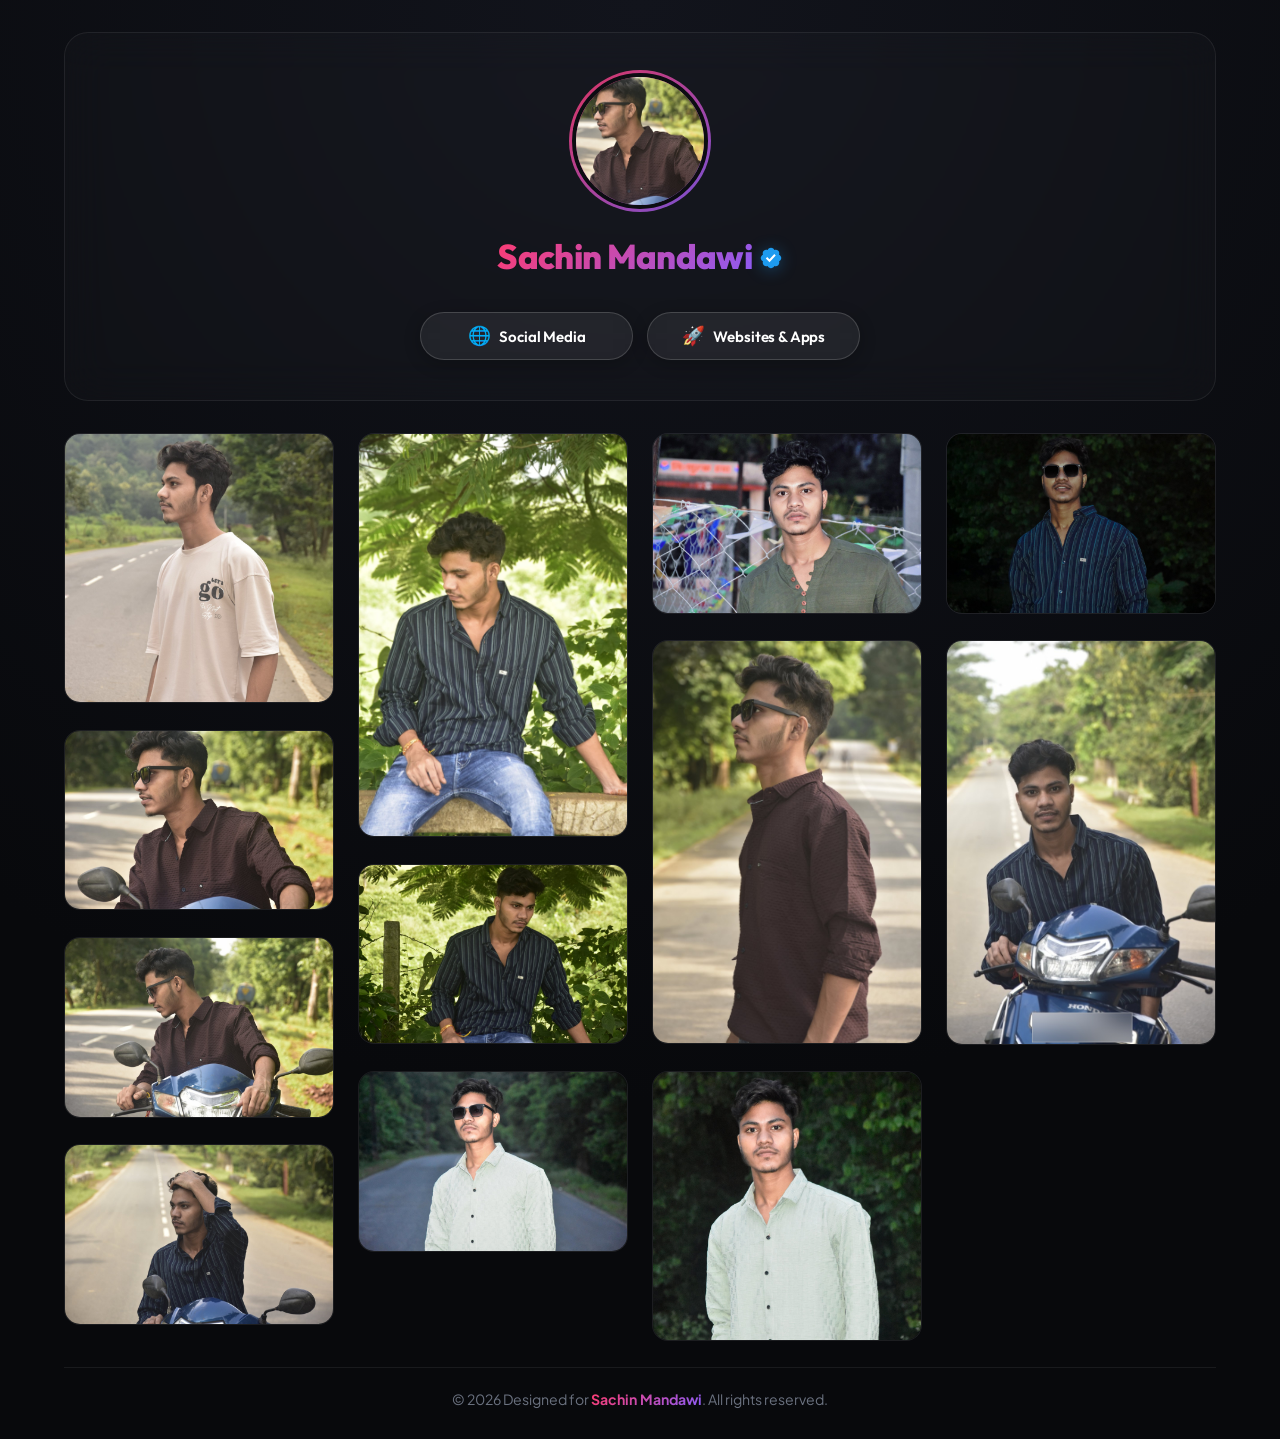
==== commit bfd0942c: "feat(ui): replace static social icons with Social Media and Websites/Apps action buttons and glass s" ====
--- a/index.html
+++ b/index.html
@@ -114,7 +114,7 @@
   </script>
 
   <!-- Link CSS stylesheet with cache-busting version -->
-  <link rel="stylesheet" href="style.css?v=19">
+  <link rel="stylesheet" href="style.css?v=20">
 </head>
 
 <body>
@@ -138,31 +138,16 @@
         </span>
       </h1>
 
-      <div class="social-links">
-        <a href="https://www.instagram.com/sachinmandawi" target="_blank" rel="noopener noreferrer" class="btn-social btn-instagram">
-          <svg viewBox="0 0 24 24" aria-hidden="true">
-            <path d="M12 2.163c3.204 0 3.584.012 4.85.07 3.252.148 4.771 1.691 4.919 4.919.058 1.265.069 1.645.069 4.849 0 3.205-.012 3.584-.069 4.849-.149 3.225-1.664 4.771-4.919 4.919-1.266.058-1.644.07-4.85.07-3.204 0-3.584-.012-4.849-.07-3.26-.149-4.771-1.699-4.919-4.92-.058-1.265-.07-1.644-.07-4.849 0-3.204.013-3.583.07-4.849.149-3.227 1.664-4.771 4.919-4.919 1.266-.057 1.645-.069 4.849-.069zM12 0C8.741 0 8.333.014 7.053.072 2.695.272.273 2.69.073 7.052.014 8.333 0 8.741 0 12c0 3.259.014 3.668.072 4.948.2 4.358 2.618 6.78 6.98 6.98C8.333 23.986 8.741 24 12 24c3.259 0 3.668-.014 4.948-.072 4.354-.2 6.782-2.618 6.979-6.98.059-1.28.073-1.689.073-4.948 0-3.259-.014-3.667-.072-4.947-.196-4.354-2.617-6.78-6.979-6.98C15.668.014 15.259 0 12 0zm0 5.838a6.162 6.162 0 100 12.324 6.162 6.162 0 000-12.324zM12 16a4 4 0 110-8 4 4 0 010 8zm6.406-11.845a1.44 1.44 0 100 2.881 1.44 1.44 0 000-2.881z"/>
-          </svg>
-          <span>Instagram</span>
-        </a>
-        <a href="https://in.pinterest.com/sachinmandawi/" target="_blank" rel="noopener noreferrer" class="btn-social btn-pinterest">
-          <svg viewBox="0 0 24 24" aria-hidden="true">
-            <path d="M12.017 0C5.396 0 .029 5.367.029 11.987c0 5.079 3.158 9.417 7.618 11.162-.105-.949-.199-2.403.041-3.439.219-.937 1.406-5.957 1.406-5.957s-.359-.72-.359-1.781c0-1.663.967-2.911 2.168-2.911 1.024 0 1.518.769 1.518 1.688 0 1.029-.653 2.567-.992 3.992-.285 1.193.6 2.165 1.775 2.165 2.128 0 3.768-2.245 3.768-5.487 0-2.861-2.063-4.869-5.008-4.869-3.41 0-5.409 2.562-5.409 5.199 0 1.033.394 2.143.889 2.741.099.12.112.225.085.345-.09.375-.293 1.199-.334 1.363-.053.225-.172.271-.401.165-1.495-.69-2.433-2.878-2.433-4.646 0-3.776 2.748-7.252 7.92-7.252 4.158 0 7.392 2.967 7.392 6.923 0 4.135-2.607 7.462-6.233 7.462-1.214 0-2.354-.629-2.758-1.379l-.749 2.848c-.269 1.045-1.004 2.352-1.498 3.146 1.123.345 2.306.535 3.55.535 6.607 0 11.985-5.365 11.985-11.987C23.97 5.367 18.592 0 12.017 0z"/>
-          </svg>
-          <span>Pinterest</span>
-        </a>
-        <a href="https://github.com/sachinmandawi" target="_blank" rel="noopener noreferrer" class="btn-social btn-github">
-          <svg viewBox="0 0 24 24" aria-hidden="true">
-            <path d="M12 0C5.37 0 0 5.37 0 12c0 5.31 3.435 9.795 8.205 11.385.6.105.825-.255.825-.57 0-.285-.015-1.23-.015-2.235-3.015.555-3.795-.735-4.035-1.41-.135-.345-.72-1.41-1.23-1.695-.42-.225-1.02-.78-.015-.795.945-.015 1.62.87 1.845 1.23 1.08 1.815 2.805 1.305 3.495.99.105-.78.42-1.305.765-1.605-2.67-.3-5.46-1.335-5.46-5.925 0-1.305.465-2.385 1.23-3.225-.12-.3-.54-1.53.12-3.18 0 0 1.005-.315 3.3 1.23.96-.27 1.98-.405 3-.405s2.04.135 3 .405c2.295-1.56 3.3-1.23 3.3-1.23.66 1.65.24 2.88.12 3.18.765.84 1.23 1.905 1.23 3.225 0 4.605-2.805 5.625-5.475 5.925.435.375.81 1.095.81 2.22 0 1.605-.015 2.895-.015 3.3 0 .315.225.69.825.57A12.02 12.02 0 0024 12c0-6.63-5.37-12-12-12z"/>
-          </svg>
-          <span>GitHub</span>
-        </a>
-        <a href="https://x.com/sachinmandawi" target="_blank" rel="noopener noreferrer" class="btn-social btn-x">
-          <svg viewBox="0 0 24 24" aria-hidden="true">
-            <path d="M18.244 2.25h3.308l-7.227 8.26 8.502 11.24H16.17l-5.214-6.817L4.99 21.75H1.68l7.73-8.835L1.254 2.25H8.08l4.713 6.231zm-1.161 17.52h1.833L7.084 4.126H5.117z"/>
-          </svg>
-          <span>X</span>
-        </a>
+      <div class="hero-actions">
+        <button id="btnOpenSocials" class="hero-action-btn btn-action-socials" type="button" aria-haspopup="dialog" aria-expanded="false">
+          <span class="btn-action-icon">🌐</span>
+          <span class="btn-action-label">Social Media</span>
+        </button>
+
+        <button id="btnOpenProjects" class="hero-action-btn btn-action-projects" type="button" aria-haspopup="dialog" aria-expanded="false">
+          <span class="btn-action-icon">🚀</span>
+          <span class="btn-action-label">Websites &amp; Apps</span>
+        </button>
       </div>
     </header>
 
@@ -217,8 +202,134 @@
 
   </div>
 
+  <!-- Modal 1: 🌐 Social Media Bottom Sheet -->
+  <div id="modalSocials" class="sheet-modal" aria-hidden="true" role="dialog" aria-labelledby="titleSocials">
+    <div class="sheet-backdrop"></div>
+    <div class="sheet-card">
+      <div class="sheet-handle" aria-hidden="true"></div>
+      
+      <div class="sheet-header">
+        <div class="sheet-header-text">
+          <h2 id="titleSocials" class="sheet-title">🌐 Social Media</h2>
+          <p class="sheet-subtitle">Official verified profiles of Sachin Mandawi</p>
+        </div>
+        <button class="sheet-close-btn" aria-label="Close Social Media Sheet">
+          <svg viewBox="0 0 24 24"><path d="M19 6.41L17.59 5 12 10.59 6.41 5 5 6.41 10.59 12 5 17.59 6.41 19 12 13.41 17.59 19 19 17.59 13.41 12z"/></svg>
+        </button>
+      </div>
+
+      <div class="sheet-body">
+        <div class="social-cards-grid">
+          <!-- 1. Instagram Card -->
+          <a href="https://www.instagram.com/sachinmandawi" target="_blank" rel="noopener noreferrer" class="social-card card-instagram">
+            <div class="social-card-icon">
+              <svg viewBox="0 0 24 24" aria-hidden="true">
+                <path d="M12 2.163c3.204 0 3.584.012 4.85.07 3.252.148 4.771 1.691 4.919 4.919.058 1.265.069 1.645.069 4.849 0 3.205-.012 3.584-.069 4.849-.149 3.225-1.664 4.771-4.919 4.919-1.266.058-1.644.07-4.85.07-3.204 0-3.584-.012-4.849-.07-3.26-.149-4.771-1.699-4.919-4.92-.058-1.265-.07-1.644-.07-4.849 0-3.204.013-3.583.07-4.849.149-3.227 1.664-4.771 4.919-4.919 1.266-.057 1.645-.069 4.849-.069zM12 0C8.741 0 8.333.014 7.053.072 2.695.272.273 2.69.073 7.052.014 8.333 0 8.741 0 12c0 3.259.014 3.668.072 4.948.2 4.358 2.618 6.78 6.98 6.98C8.333 23.986 8.741 24 12 24c3.259 0 3.668-.014 4.948-.072 4.354-.2 6.782-2.618 6.979-6.98.059-1.28.073-1.689.073-4.948 0-3.259-.014-3.667-.072-4.947-.196-4.354-2.617-6.78-6.979-6.98C15.668.014 15.259 0 12 0zm0 5.838a6.162 6.162 0 100 12.324 6.162 6.162 0 000-12.324zM12 16a4 4 0 110-8 4 4 0 010 8zm6.406-11.845a1.44 1.44 0 100 2.881 1.44 1.44 0 000-2.881z"/>
+              </svg>
+            </div>
+            <div class="social-card-info">
+              <span class="social-card-name">Instagram</span>
+              <span class="social-card-handle">@sachinmandawi</span>
+            </div>
+            <span class="social-card-arrow" aria-hidden="true">↗</span>
+          </a>
+
+          <!-- 2. Pinterest Card -->
+          <a href="https://in.pinterest.com/sachinmandawi/" target="_blank" rel="noopener noreferrer" class="social-card card-pinterest">
+            <div class="social-card-icon">
+              <svg viewBox="0 0 24 24" aria-hidden="true">
+                <path d="M12.017 0C5.396 0 .029 5.367.029 11.987c0 5.079 3.158 9.417 7.618 11.162-.105-.949-.199-2.403.041-3.439.219-.937 1.406-5.957 1.406-5.957s-.359-.72-.359-1.781c0-1.663.967-2.911 2.168-2.911 1.024 0 1.518.769 1.518 1.688 0 1.029-.653 2.567-.992 3.992-.285 1.193.6 2.165 1.775 2.165 2.128 0 3.768-2.245 3.768-5.487 0-2.861-2.063-4.869-5.008-4.869-3.41 0-5.409 2.562-5.409 5.199 0 1.033.394 2.143.889 2.741.099.12.112.225.085.345-.09.375-.293 1.199-.334 1.363-.053.225-.172.271-.401.165-1.495-.69-2.433-2.878-2.433-4.646 0-3.776 2.748-7.252 7.92-7.252 4.158 0 7.392 2.967 7.392 6.923 0 4.135-2.607 7.462-6.233 7.462-1.214 0-2.354-.629-2.758-1.379l-.749 2.848c-.269 1.045-1.004 2.352-1.498 3.146 1.123.345 2.306.535 3.55.535 6.607 0 11.985-5.365 11.985-11.987C23.97 5.367 18.592 0 12.017 0z"/>
+              </svg>
+            </div>
+            <div class="social-card-info">
+              <span class="social-card-name">Pinterest</span>
+              <span class="social-card-handle">@sachinmandawi</span>
+            </div>
+            <span class="social-card-arrow" aria-hidden="true">↗</span>
+          </a>
+
+          <!-- 3. GitHub Card -->
+          <a href="https://github.com/sachinmandawi" target="_blank" rel="noopener noreferrer" class="social-card card-github">
+            <div class="social-card-icon">
+              <svg viewBox="0 0 24 24" aria-hidden="true">
+                <path d="M12 0C5.37 0 0 5.37 0 12c0 5.31 3.435 9.795 8.205 11.385.6.105.825-.255.825-.57 0-.285-.015-1.23-.015-2.235-3.015.555-3.795-.735-4.035-1.41-.135-.345-.72-1.41-1.23-1.695-.42-.225-1.02-.78-.015-.795.945-.015 1.62.87 1.845 1.23 1.08 1.815 2.805 1.305 3.495.99.105-.78.42-1.305.765-1.605-2.67-.3-5.46-1.335-5.46-5.925 0-1.305.465-2.385 1.23-3.225-.12-.3-.54-1.53.12-3.18 0 0 1.005-.315 3.3 1.23.96-.27 1.98-.405 3-.405s2.04.135 3 .405c2.295-1.56 3.3-1.23 3.3-1.23.66 1.65.24 2.88.12 3.18.765.84 1.23 1.905 1.23 3.225 0 4.605-2.805 5.625-5.475 5.925.435.375.81 1.095.81 2.22 0 1.605-.015 2.895-.015 3.3 0 .315.225.69.825.57A12.02 12.02 0 0024 12c0-6.63-5.37-12-12-12z"/>
+              </svg>
+            </div>
+            <div class="social-card-info">
+              <span class="social-card-name">GitHub</span>
+              <span class="social-card-handle">@sachinmandawi</span>
+            </div>
+            <span class="social-card-arrow" aria-hidden="true">↗</span>
+          </a>
+
+          <!-- 4. X (Twitter) Card -->
+          <a href="https://x.com/sachinmandawi" target="_blank" rel="noopener noreferrer" class="social-card card-x">
+            <div class="social-card-icon">
+              <svg viewBox="0 0 24 24" aria-hidden="true">
+                <path d="M18.244 2.25h3.308l-7.227 8.26 8.502 11.24H16.17l-5.214-6.817L4.99 21.75H1.68l7.73-8.835L1.254 2.25H8.08l4.713 6.231zm-1.161 17.52h1.833L7.084 4.126H5.117z"/>
+              </svg>
+            </div>
+            <div class="social-card-info">
+              <span class="social-card-name">X (Twitter)</span>
+              <span class="social-card-handle">@sachinmandawi</span>
+            </div>
+            <span class="social-card-arrow" aria-hidden="true">↗</span>
+          </a>
+        </div>
+      </div>
+    </div>
+  </div>
+
+  <!-- Modal 2: 🚀 Websites & Apps Bottom Sheet -->
+  <div id="modalProjects" class="sheet-modal" aria-hidden="true" role="dialog" aria-labelledby="titleProjects">
+    <div class="sheet-backdrop"></div>
+    <div class="sheet-card">
+      <div class="sheet-handle" aria-hidden="true"></div>
+      
+      <div class="sheet-header">
+        <div class="sheet-header-text">
+          <h2 id="titleProjects" class="sheet-title">🚀 Websites &amp; Apps</h2>
+          <p class="sheet-subtitle">Projects &amp; web tools created by Sachin Mandawi</p>
+        </div>
+        <button class="sheet-close-btn" aria-label="Close Websites and Apps Sheet">
+          <svg viewBox="0 0 24 24"><path d="M19 6.41L17.59 5 12 10.59 6.41 5 5 6.41 10.59 12 5 17.59 6.41 19 12 13.41 17.59 19 19 17.59 13.41 12z"/></svg>
+        </button>
+      </div>
+
+      <div class="sheet-body">
+        <div class="project-showcase-card">
+          <div class="project-card-header">
+            <div class="project-brand">
+              <span class="project-icon">📄</span>
+              <div class="project-brand-info">
+                <h3 class="project-title">SahiKagaz</h3>
+                <span class="project-badge">Live Web App</span>
+              </div>
+            </div>
+          </div>
+          <p class="project-desc">
+            High-speed, 100% private, client-side image compressor (MB to KB) and format converter (JPG, PNG, WebP, PDF) tailored for Govt exams and web performance.
+          </p>
+          <div class="project-actions">
+            <a href="https://sachinmandawi.github.io/sahikagaz/" target="_blank" rel="noopener noreferrer" class="btn-project-primary">
+              <span>🚀 Open Live App</span>
+              <span class="action-arrow">↗</span>
+            </a>
+            <a href="https://github.com/sachinmandawi/sahikagaz" target="_blank" rel="noopener noreferrer" class="btn-project-secondary">
+              <svg viewBox="0 0 24 24" aria-hidden="true">
+                <path d="M12 0C5.37 0 0 5.37 0 12c0 5.31 3.435 9.795 8.205 11.385.6.105.825-.255.825-.57 0-.285-.015-1.23-.015-2.235-3.015.555-3.795-.735-4.035-1.41-.135-.345-.72-1.41-1.23-1.695-.42-.225-1.02-.78-.015-.795.945-.015 1.62.87 1.845 1.23 1.08 1.815 2.805 1.305 3.495.99.105-.78.42-1.305.765-1.605-2.67-.3-5.46-1.335-5.46-5.925 0-1.305.465-2.385 1.23-3.225-.12-.3-.54-1.53.12-3.18 0 0 1.005-.315 3.3 1.23.96-.27 1.98-.405 3-.405s2.04.135 3 .405c2.295-1.56 3.3-1.23 3.3-1.23.66 1.65.24 2.88.12 3.18.765.84 1.23 1.905 1.23 3.225 0 4.605-2.805 5.625-5.475 5.925.435.375.81 1.095.81 2.22 0 1.605-.015 2.895-.015 3.3 0 .315.225.69.825.57A12.02 12.02 0 0024 12c0-6.63-5.37-12-12-12z"/>
+              </svg>
+              <span>GitHub Repo</span>
+            </a>
+          </div>
+        </div>
+      </div>
+    </div>
+  </div>
+
   <!-- Lightbox Modal (Ambilight Glow + Story Progress Bar + Live Drag Swipe + Double-Tap Zoom, No Slider Buttons) -->
   <div id="lightbox" class="lightbox">
+
     <!-- Dynamic Ambient Glow Backdrop -->
     <div class="lightbox-ambient-wrap" aria-hidden="true">
       <img id="lightboxAmbient" class="lightbox-ambient" src="" alt="">
@@ -244,7 +355,7 @@
   </div>
 
   <!-- Link Javascript file with cache-busting version -->
-  <script src="script.js?v=19"></script>
+  <script src="script.js?v=20"></script>
 </body>
 </html>
 
--- a/style.css
+++ b/style.css
@@ -185,91 +185,496 @@
 }
 
 
-/* Social Buttons */
-.social-links {
-  display: grid;
-  grid-template-columns: repeat(4, 148px);
-  justify-content: center;
-  gap: 0.75rem;
-  margin-top: 1rem;
-}
-
-.btn-social {
-  width: 100%;
-  height: 46px;
-  text-decoration: none;
+/* Hero Action Buttons (Social Media & Websites/Apps) */
+.hero-actions {
+  display: flex;
+  align-items: center;
+  justify-content: center;
+  gap: 0.85rem;
+  margin-top: 1.25rem;
+  width: 100%;
+  max-width: 440px;
+  margin-left: auto;
+  margin-right: auto;
+}
+
+.hero-action-btn {
+  flex: 1;
+  min-width: 0;
+  height: 48px;
+  background: rgba(255, 255, 255, 0.06);
+  border: 1px solid rgba(255, 255, 255, 0.16);
+  backdrop-filter: blur(16px);
+  -webkit-backdrop-filter: blur(16px);
+  color: #ffffff;
+  border-radius: 50px;
+  padding: 0 1.25rem;
   font-family: var(--font-display);
-  font-size: 0.92rem;
+  font-size: 0.94rem;
   font-weight: 600;
-  padding: 0 1rem;
-  border-radius: 50px;
+  cursor: pointer;
   display: inline-flex;
   align-items: center;
   justify-content: center;
   gap: 0.55rem;
-  transition: var(--transition-normal);
+  white-space: nowrap;
+  box-shadow: 0 4px 16px rgba(0, 0, 0, 0.25);
+  transition: all 0.24s cubic-bezier(0.16, 1, 0.3, 1);
+  outline: none;
+  user-select: none;
+  -webkit-tap-highlight-color: transparent;
+}
+
+.hero-action-btn:hover {
+  background: rgba(255, 255, 255, 0.12);
+  border-color: rgba(255, 255, 255, 0.32);
+  transform: translateY(-2px);
+  box-shadow: 0 8px 24px rgba(0, 0, 0, 0.45), 0 0 20px rgba(99, 102, 241, 0.22);
+}
+
+.hero-action-btn:active {
+  transform: translateY(0) scale(0.97);
+}
+
+.btn-action-icon {
+  font-size: 1.15rem;
+  line-height: 1;
+  transition: transform 0.2s ease;
+}
+
+.hero-action-btn:hover .btn-action-icon {
+  transform: scale(1.15);
+}
+
+.btn-action-label {
+  letter-spacing: -0.01em;
+}
+
+/* Glass Sheet / Modal System */
+.sheet-modal {
+  position: fixed;
+  inset: 0;
+  z-index: 120;
+  display: flex;
+  align-items: center;
+  justify-content: center;
+  padding: 1.25rem;
+  visibility: hidden;
+  opacity: 0;
+  pointer-events: none;
+  transition: opacity 0.28s cubic-bezier(0.16, 1, 0.3, 1),
+              visibility 0.28s cubic-bezier(0.16, 1, 0.3, 1);
+}
+
+.sheet-modal.active {
+  visibility: visible;
+  opacity: 1;
+  pointer-events: auto;
+}
+
+.sheet-backdrop {
+  position: absolute;
+  inset: 0;
+  background: rgba(6, 8, 14, 0.78);
+  backdrop-filter: blur(16px);
+  -webkit-backdrop-filter: blur(16px);
   cursor: pointer;
-  border: none;
-  background-origin: border-box;
-  box-shadow: none;
-  white-space: nowrap;
-}
-
-.btn-instagram {
-  background: linear-gradient(45deg, #f09433 0%, #e6683c 25%, #dc2743 50%, #cc2366 75%, #bc1888 100%);
-  background-origin: border-box;
-  border: none;
-  color: #fff;
-}
-
-.btn-instagram:hover {
-  transform: translateY(-2px);
-  opacity: 0.95;
-}
-
-.btn-pinterest {
-  background: linear-gradient(135deg, #e60023 0%, #ad081b 100%);
-  background-origin: border-box;
-  border: none;
-  color: #fff;
-}
-
-.btn-pinterest:hover {
-  transform: translateY(-2px);
-  opacity: 0.95;
-}
-
-.btn-github {
-  background: rgba(255, 255, 255, 0.07);
-  border: 1px solid rgba(255, 255, 255, 0.16);
-  color: var(--text-primary);
-}
-
-.btn-github:hover {
-  background: rgba(255, 255, 255, 0.12);
-  border-color: rgba(255, 255, 255, 0.26);
-  color: #fff;
-  transform: translateY(-2px);
-}
-
-.btn-x {
-  background: rgba(15, 20, 25, 0.9);
-  border: 1px solid rgba(255, 255, 255, 0.22);
-  color: #fff;
-}
-
-.btn-x:hover {
-  background: rgba(30, 35, 42, 1);
-  border-color: rgba(255, 255, 255, 0.38);
-  color: #fff;
-  transform: translateY(-2px);
-}
-
-.btn-social svg {
+}
+
+.sheet-card {
+  position: relative;
+  z-index: 2;
+  width: 100%;
+  max-width: 460px;
+  background: linear-gradient(180deg, rgba(22, 25, 36, 0.96) 0%, rgba(13, 15, 23, 0.98) 100%);
+  border: 1px solid rgba(255, 255, 255, 0.14);
+  backdrop-filter: blur(30px);
+  -webkit-backdrop-filter: blur(30px);
+  border-radius: 24px;
+  box-shadow: 0 24px 60px rgba(0, 0, 0, 0.7),
+              0 0 0 1px rgba(255, 255, 255, 0.06);
+  padding: 1.6rem 1.6rem 1.75rem 1.6rem;
+  transform: scale(0.92) translateY(14px);
+  transition: transform 0.32s cubic-bezier(0.16, 1, 0.3, 1),
+              opacity 0.28s cubic-bezier(0.16, 1, 0.3, 1);
+  overflow: hidden;
+}
+
+.sheet-modal.active .sheet-card {
+  transform: scale(1) translateY(0);
+}
+
+.sheet-handle {
+  display: none;
+  width: 44px;
+  height: 5px;
+  border-radius: 3px;
+  background: rgba(255, 255, 255, 0.24);
+  margin: 0 auto 1.1rem auto;
+}
+
+.sheet-header {
+  display: flex;
+  align-items: flex-start;
+  justify-content: space-between;
+  gap: 1rem;
+  margin-bottom: 1.25rem;
+}
+
+.sheet-header-text {
+  flex: 1;
+  text-align: left;
+}
+
+.sheet-title {
+  font-family: var(--font-display);
+  font-size: 1.35rem;
+  font-weight: 800;
+  letter-spacing: -0.02em;
+  color: #ffffff;
+  margin: 0;
+  line-height: 1.2;
+}
+
+.sheet-subtitle {
+  font-size: 0.85rem;
+  color: var(--text-secondary);
+  margin: 0.3rem 0 0 0;
+  line-height: 1.4;
+}
+
+.sheet-close-btn {
+  width: 36px;
+  height: 36px;
+  border-radius: 50%;
+  background: rgba(255, 255, 255, 0.08);
+  border: 1px solid rgba(255, 255, 255, 0.12);
+  color: var(--text-secondary);
+  display: flex;
+  align-items: center;
+  justify-content: center;
+  cursor: pointer;
+  flex-shrink: 0;
+  padding: 0;
+  transition: all 0.2s ease;
+  outline: none;
+}
+
+.sheet-close-btn svg {
   width: 18px;
   height: 18px;
   fill: currentColor;
+  transition: transform 0.25s ease;
+}
+
+.sheet-close-btn:hover {
+  background: rgba(255, 255, 255, 0.16);
+  border-color: rgba(255, 255, 255, 0.28);
+  color: #ffffff;
+}
+
+.sheet-close-btn:hover svg {
+  transform: rotate(90deg);
+}
+
+.sheet-close-btn:active {
+  transform: scale(0.92);
+}
+
+.sheet-body {
+  width: 100%;
+}
+
+/* Social Cards Inside Sheet */
+.social-cards-grid {
+  display: flex;
+  flex-direction: column;
+  gap: 0.75rem;
+}
+
+.social-card {
+  display: flex;
+  align-items: center;
+  gap: 0.95rem;
+  padding: 0.9rem 1.15rem;
+  border-radius: 16px;
+  text-decoration: none;
+  font-family: var(--font-display);
+  position: relative;
+  overflow: hidden;
+  transition: all 0.22s cubic-bezier(0.16, 1, 0.3, 1);
+  -webkit-tap-highlight-color: transparent;
+}
+
+.social-card-icon {
+  width: 44px;
+  height: 44px;
+  border-radius: 12px;
+  display: flex;
+  align-items: center;
+  justify-content: center;
   flex-shrink: 0;
+  box-shadow: 0 4px 12px rgba(0, 0, 0, 0.3);
+}
+
+.social-card-icon svg {
+  width: 22px;
+  height: 22px;
+  fill: currentColor;
+}
+
+.social-card-info {
+  display: flex;
+  flex-direction: column;
+  align-items: flex-start;
+  text-align: left;
+  flex: 1;
+  min-width: 0;
+}
+
+.social-card-name {
+  font-size: 0.98rem;
+  font-weight: 700;
+  color: #ffffff;
+  line-height: 1.25;
+}
+
+.social-card-handle {
+  font-size: 0.82rem;
+  color: var(--text-secondary);
+  margin-top: 2px;
+  font-family: var(--font-body);
+}
+
+.social-card-arrow {
+  font-size: 1.2rem;
+  font-weight: 700;
+  color: var(--text-secondary);
+  transition: transform 0.2s ease, color 0.2s ease;
+  margin-left: auto;
+  flex-shrink: 0;
+}
+
+.social-card:hover .social-card-arrow {
+  transform: translate(2px, -2px);
+  color: #ffffff;
+}
+
+/* Individual Social Themes */
+.card-instagram {
+  background: linear-gradient(135deg, rgba(225, 48, 108, 0.14) 0%, rgba(131, 58, 180, 0.09) 100%);
+  border: 1px solid rgba(225, 48, 108, 0.32);
+}
+
+.card-instagram .social-card-icon {
+  background: linear-gradient(45deg, #f09433 0%, #e6683c 25%, #dc2743 50%, #cc2366 75%, #bc1888 100%);
+  color: #ffffff;
+}
+
+.card-instagram:hover {
+  background: linear-gradient(135deg, rgba(225, 48, 108, 0.24) 0%, rgba(131, 58, 180, 0.16) 100%);
+  border-color: rgba(225, 48, 108, 0.65);
+  transform: translateY(-2px);
+  box-shadow: 0 8px 24px rgba(225, 48, 108, 0.25);
+}
+
+.card-pinterest {
+  background: linear-gradient(135deg, rgba(230, 0, 35, 0.14) 0%, rgba(173, 8, 27, 0.08) 100%);
+  border: 1px solid rgba(230, 0, 35, 0.32);
+}
+
+.card-pinterest .social-card-icon {
+  background: linear-gradient(135deg, #e60023 0%, #ad081b 100%);
+  color: #ffffff;
+}
+
+.card-pinterest:hover {
+  background: linear-gradient(135deg, rgba(230, 0, 35, 0.24) 0%, rgba(173, 8, 27, 0.16) 100%);
+  border-color: rgba(230, 0, 35, 0.65);
+  transform: translateY(-2px);
+  box-shadow: 0 8px 24px rgba(230, 0, 35, 0.25);
+}
+
+.card-github {
+  background: rgba(255, 255, 255, 0.05);
+  border: 1px solid rgba(255, 255, 255, 0.15);
+}
+
+.card-github .social-card-icon {
+  background: #181c24;
+  border: 1px solid rgba(255, 255, 255, 0.14);
+  color: #ffffff;
+}
+
+.card-github:hover {
+  background: rgba(255, 255, 255, 0.09);
+  border-color: rgba(255, 255, 255, 0.35);
+  transform: translateY(-2px);
+  box-shadow: 0 8px 24px rgba(0, 0, 0, 0.45);
+}
+
+.card-x {
+  background: rgba(15, 20, 25, 0.7);
+  border: 1px solid rgba(255, 255, 255, 0.16);
+}
+
+.card-x .social-card-icon {
+  background: #000000;
+  border: 1px solid rgba(255, 255, 255, 0.2);
+  color: #ffffff;
+}
+
+.card-x:hover {
+  background: rgba(25, 32, 42, 0.9);
+  border-color: rgba(255, 255, 255, 0.35);
+  transform: translateY(-2px);
+  box-shadow: 0 8px 24px rgba(0, 0, 0, 0.45);
+}
+
+/* Project Showcase Card */
+.project-showcase-card {
+  background: rgba(255, 255, 255, 0.04);
+  border: 1px solid rgba(255, 255, 255, 0.12);
+  border-radius: 18px;
+  padding: 1.35rem;
+  display: flex;
+  flex-direction: column;
+  gap: 0.95rem;
+  text-align: left;
+}
+
+.project-card-header {
+  display: flex;
+  align-items: center;
+  justify-content: space-between;
+}
+
+.project-brand {
+  display: flex;
+  align-items: center;
+  gap: 0.85rem;
+}
+
+.project-icon {
+  font-size: 1.7rem;
+  line-height: 1;
+  background: rgba(99, 102, 241, 0.16);
+  border: 1px solid rgba(99, 102, 241, 0.32);
+  border-radius: 14px;
+  width: 48px;
+  height: 48px;
+  display: flex;
+  align-items: center;
+  justify-content: center;
+  flex-shrink: 0;
+}
+
+.project-brand-info {
+  display: flex;
+  flex-direction: column;
+  gap: 0.25rem;
+}
+
+.project-title {
+  font-family: var(--font-display);
+  font-size: 1.25rem;
+  font-weight: 800;
+  letter-spacing: -0.01em;
+  color: #ffffff;
+  margin: 0;
+  line-height: 1.2;
+}
+
+.project-badge {
+  display: inline-flex;
+  align-items: center;
+  align-self: flex-start;
+  font-size: 0.72rem;
+  font-weight: 700;
+  text-transform: uppercase;
+  letter-spacing: 0.05em;
+  padding: 0.2rem 0.55rem;
+  border-radius: 20px;
+  background: rgba(16, 185, 129, 0.16);
+  color: #34d399;
+  border: 1px solid rgba(16, 185, 129, 0.32);
+}
+
+.project-desc {
+  font-size: 0.88rem;
+  line-height: 1.55;
+  color: var(--text-secondary);
+  margin: 0;
+}
+
+.project-actions {
+  display: grid;
+  grid-template-columns: 1.25fr 1fr;
+  gap: 0.75rem;
+  margin-top: 0.2rem;
+}
+
+.btn-project-primary {
+  background: var(--accent-gradient);
+  color: #ffffff;
+  font-family: var(--font-display);
+  font-size: 0.88rem;
+  font-weight: 700;
+  text-decoration: none;
+  padding: 0.8rem 1rem;
+  border-radius: 12px;
+  display: flex;
+  align-items: center;
+  justify-content: center;
+  gap: 0.45rem;
+  white-space: nowrap;
+  box-shadow: 0 4px 14px rgba(99, 102, 241, 0.35);
+  transition: transform 0.2s ease, box-shadow 0.2s ease;
+}
+
+.btn-project-primary:hover {
+  transform: translateY(-2px);
+  box-shadow: 0 6px 20px rgba(99, 102, 241, 0.55);
+}
+
+.btn-project-primary .action-arrow {
+  font-size: 1rem;
+  transition: transform 0.2s ease;
+}
+
+.btn-project-primary:hover .action-arrow {
+  transform: translate(2px, -2px);
+}
+
+.btn-project-secondary {
+  background: rgba(255, 255, 255, 0.07);
+  border: 1px solid rgba(255, 255, 255, 0.16);
+  color: #ffffff;
+  font-family: var(--font-display);
+  font-size: 0.88rem;
+  font-weight: 600;
+  text-decoration: none;
+  padding: 0.8rem 1rem;
+  border-radius: 12px;
+  display: flex;
+  align-items: center;
+  justify-content: center;
+  gap: 0.5rem;
+  white-space: nowrap;
+  transition: all 0.2s ease;
+}
+
+.btn-project-secondary svg {
+  width: 17px;
+  height: 17px;
+  fill: currentColor;
+  flex-shrink: 0;
+}
+
+.btn-project-secondary:hover {
+  background: rgba(255, 255, 255, 0.13);
+  border-color: rgba(255, 255, 255, 0.32);
+  transform: translateY(-2px);
 }
 
 /* Gallery Section & Vault Gate */
@@ -990,26 +1395,46 @@
     margin-bottom: 1rem;
   }
 
-  .social-links {
-    grid-template-columns: repeat(2, minmax(0, 1fr));
-    gap: 0.6rem;
+  /* Mobile Bottom Sheet & Hero Actions */
+  .sheet-modal {
+    padding: 0;
+    align-items: flex-end;
+  }
+
+  .sheet-card {
+    max-width: 100%;
     width: 100%;
-    max-width: 340px;
-    margin: 0.85rem auto 0 auto;
-  }
-
-  .btn-social {
-    width: 100%;
-    height: 42px;
-    justify-content: center;
-    padding: 0 0.5rem;
-    font-size: 0.82rem;
-    gap: 0.4rem;
-  }
-
-  .btn-social svg {
-    width: 16px;
-    height: 16px;
+    border-bottom-left-radius: 0;
+    border-bottom-right-radius: 0;
+    border-top-left-radius: 24px;
+    border-top-right-radius: 24px;
+    border-bottom: none;
+    padding: 1.25rem 1.25rem calc(env(safe-area-inset-bottom, 0px) + 1.75rem) 1.25rem;
+    transform: translateY(100%);
+  }
+
+  .sheet-modal.active .sheet-card {
+    transform: translateY(0);
+  }
+
+  .sheet-handle {
+    display: block;
+  }
+
+  .hero-actions {
+    max-width: 100%;
+    gap: 0.65rem;
+  }
+
+  .hero-action-btn {
+    height: 44px;
+    font-size: 0.88rem;
+    padding: 0 0.85rem;
+    gap: 0.45rem;
+  }
+
+  .btn-action-icon {
+    font-size: 1.05rem;
   }
 
   .vault-gate {
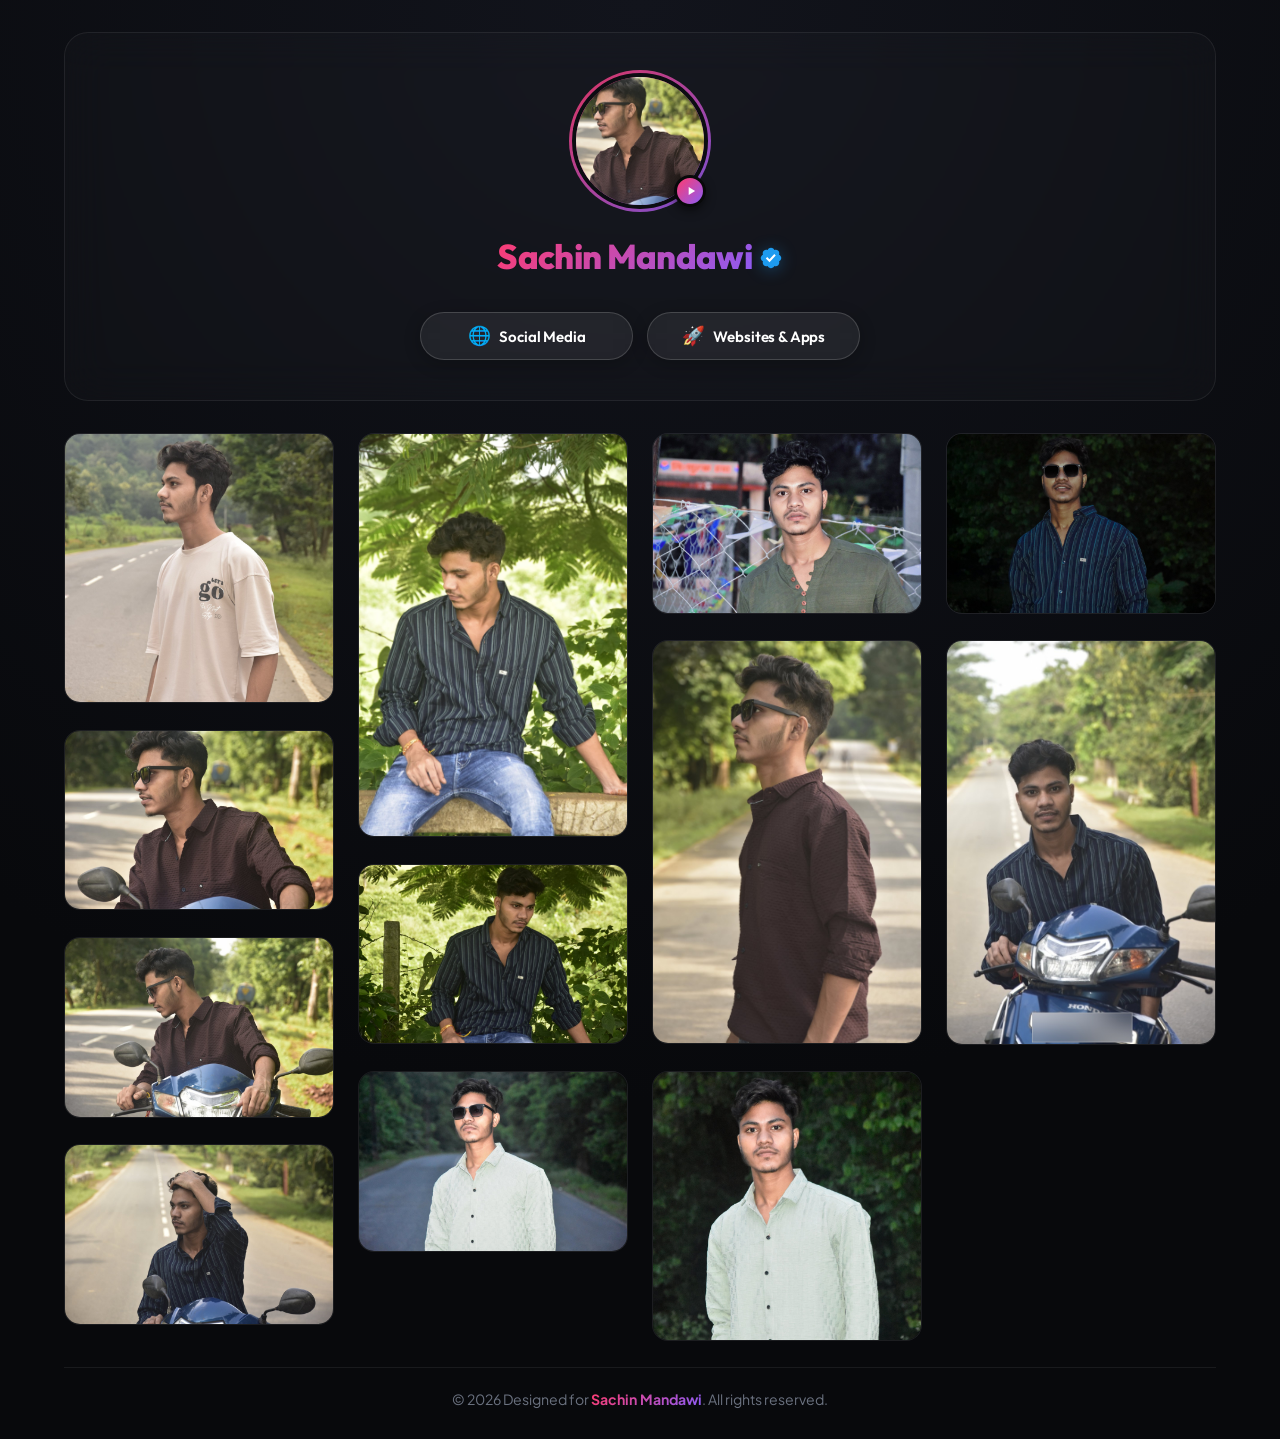
==== commit f52424ab: "feat(story): add cinematic story page, responsive engine, and frames 001-020" ====
--- a/index.html
+++ b/index.html
@@ -114,7 +114,7 @@
   </script>
 
   <!-- Link CSS stylesheet with cache-busting version -->
-  <link rel="stylesheet" href="style.css?v=20">
+  <link rel="stylesheet" href="style.css?v=24">
 </head>
 
 <body>
@@ -123,10 +123,13 @@
     
     <!-- Profile Hero Card -->
     <header class="profile-card">
-      <div class="avatar-wrapper">
+      <a href="story.html" class="avatar-wrapper" aria-label="View Sachin's Cinematic Story" title="Click to view Cinematic Story">
         <div class="avatar-border"></div>
         <img src="images/sachin-mandawi.jpg?v=15" alt="Sachin Mandawi - Software & Android Developer" title="Sachin Mandawi" width="1024" height="682" class="avatar-image">
-      </div>
+        <span class="story-indicator-badge" title="Watch Cinematic Story">
+          <svg viewBox="0 0 24 24" aria-hidden="true"><path d="M8 5v14l11-7z"/></svg>
+        </span>
+      </a>
       
       <h1 class="profile-name">
         <span class="profile-name-text">Sachin Mandawi</span>
@@ -302,7 +305,7 @@
             <div class="project-brand">
               <span class="project-icon">📄</span>
               <div class="project-brand-info">
-                <h3 class="project-title">SahiKagaz</h3>
+                <h3 class="project-title">DocReducer</h3>
                 <span class="project-badge">Live Web App</span>
               </div>
             </div>
@@ -311,11 +314,11 @@
             High-speed, 100% private, client-side image compressor (MB to KB) and format converter (JPG, PNG, WebP, PDF) tailored for Govt exams and web performance.
           </p>
           <div class="project-actions">
-            <a href="https://sachinmandawi.github.io/sahikagaz/" target="_blank" rel="noopener noreferrer" class="btn-project-primary">
+            <a href="https://sachinmandawi.github.io/docreducer/" target="_blank" rel="noopener noreferrer" class="btn-project-primary">
               <span>🚀 Open Live App</span>
               <span class="action-arrow">↗</span>
             </a>
-            <a href="https://github.com/sachinmandawi/sahikagaz" target="_blank" rel="noopener noreferrer" class="btn-project-secondary">
+            <a href="https://github.com/sachinmandawi/docreducer" target="_blank" rel="noopener noreferrer" class="btn-project-secondary">
               <svg viewBox="0 0 24 24" aria-hidden="true">
                 <path d="M12 0C5.37 0 0 5.37 0 12c0 5.31 3.435 9.795 8.205 11.385.6.105.825-.255.825-.57 0-.285-.015-1.23-.015-2.235-3.015.555-3.795-.735-4.035-1.41-.135-.345-.72-1.41-1.23-1.695-.42-.225-1.02-.78-.015-.795.945-.015 1.62.87 1.845 1.23 1.08 1.815 2.805 1.305 3.495.99.105-.78.42-1.305.765-1.605-2.67-.3-5.46-1.335-5.46-5.925 0-1.305.465-2.385 1.23-3.225-.12-.3-.54-1.53.12-3.18 0 0 1.005-.315 3.3 1.23.96-.27 1.98-.405 3-.405s2.04.135 3 .405c2.295-1.56 3.3-1.23 3.3-1.23.66 1.65.24 2.88.12 3.18.765.84 1.23 1.905 1.23 3.225 0 4.605-2.805 5.625-5.475 5.925.435.375.81 1.095.81 2.22 0 1.605-.015 2.895-.015 3.3 0 .315.225.69.825.57A12.02 12.02 0 0024 12c0-6.63-5.37-12-12-12z"/>
               </svg>
@@ -355,7 +358,7 @@
   </div>
 
   <!-- Link Javascript file with cache-busting version -->
-  <script src="script.js?v=20"></script>
+  <script src="script.js?v=24"></script>
 </body>
 </html>
 
--- a/style.css
+++ b/style.css
@@ -41,7 +41,6 @@
   font-family: var(--font-body);
   background-color: var(--bg-color);
   color: var(--text-primary);
-  overflow-x: hidden;
 }
 
 body {
@@ -115,6 +114,14 @@
   width: 136px;
   height: 136px;
   margin: 0 auto 1.25rem auto;
+  display: block;
+  text-decoration: none;
+  cursor: pointer;
+  transition: transform 0.3s cubic-bezier(0.34, 1.56, 0.64, 1);
+}
+
+.avatar-wrapper:hover {
+  transform: scale(1.05);
 }
 
 .avatar-border {
@@ -123,6 +130,12 @@
   background: var(--accent-gradient);
   border-radius: 50%;
   opacity: 0.85;
+  transition: opacity 0.3s ease, filter 0.3s ease;
+}
+
+.avatar-wrapper:hover .avatar-border {
+  opacity: 1;
+  filter: drop-shadow(0 0 12px rgba(255, 59, 111, 0.6));
 }
 
 .avatar-image {
@@ -133,6 +146,34 @@
   border: 4px solid #0c0d12;
   object-fit: cover;
   background: #1f2937;
+}
+
+.story-indicator-badge {
+  position: absolute;
+  bottom: 2px;
+  right: 2px;
+  width: 32px;
+  height: 32px;
+  border-radius: 50%;
+  background: linear-gradient(135deg, #ff3b6f, #8b5cf6);
+  border: 3px solid #08090a;
+  display: flex;
+  align-items: center;
+  justify-content: center;
+  z-index: 10;
+  box-shadow: 0 4px 10px rgba(0, 0, 0, 0.5);
+  transition: transform 0.25s ease;
+}
+
+.story-indicator-badge svg {
+  width: 14px;
+  height: 14px;
+  fill: #fff;
+  margin-left: 2px;
+}
+
+.avatar-wrapper:hover .story-indicator-badge {
+  transform: scale(1.15) rotate(5deg);
 }
 
 .profile-name {
@@ -285,7 +326,8 @@
   position: relative;
   z-index: 2;
   width: 100%;
-  max-width: 460px;
+  max-width: 440px;
+  box-sizing: border-box;
   background: linear-gradient(180deg, rgba(22, 25, 36, 0.96) 0%, rgba(13, 15, 23, 0.98) 100%);
   border: 1px solid rgba(255, 255, 255, 0.14);
   backdrop-filter: blur(30px);
@@ -293,11 +335,14 @@
   border-radius: 24px;
   box-shadow: 0 24px 60px rgba(0, 0, 0, 0.7),
               0 0 0 1px rgba(255, 255, 255, 0.06);
-  padding: 1.6rem 1.6rem 1.75rem 1.6rem;
+  padding: 1.35rem 1.35rem 1.5rem 1.35rem;
   transform: scale(0.92) translateY(14px);
   transition: transform 0.32s cubic-bezier(0.16, 1, 0.3, 1),
               opacity 0.28s cubic-bezier(0.16, 1, 0.3, 1);
-  overflow: hidden;
+  max-height: 88vh;
+  max-height: 88dvh;
+  overflow-y: auto;
+  -webkit-overflow-scrolling: touch;
 }
 
 .sheet-modal.active .sheet-card {
@@ -311,6 +356,9 @@
   border-radius: 3px;
   background: rgba(255, 255, 255, 0.24);
   margin: 0 auto 1.1rem auto;
+  user-select: none;
+  -webkit-user-select: none;
+  cursor: grab;
 }
 
 .sheet-header {
@@ -319,6 +367,8 @@
   justify-content: space-between;
   gap: 1rem;
   margin-bottom: 1.25rem;
+  user-select: none;
+  -webkit-user-select: none;
 }
 
 .sheet-header-text {
@@ -536,11 +586,14 @@
   background: rgba(255, 255, 255, 0.04);
   border: 1px solid rgba(255, 255, 255, 0.12);
   border-radius: 18px;
-  padding: 1.35rem;
+  padding: 1.25rem 1.15rem;
   display: flex;
   flex-direction: column;
-  gap: 0.95rem;
+  gap: 0.85rem;
   text-align: left;
+  width: 100%;
+  box-sizing: border-box;
+  overflow: hidden;
 }
 
 .project-card-header {
@@ -608,26 +661,30 @@
 }
 
 .project-actions {
-  display: grid;
-  grid-template-columns: 1.25fr 1fr;
-  gap: 0.75rem;
-  margin-top: 0.2rem;
+  display: flex;
+  flex-direction: column;
+  gap: 0.65rem;
+  width: 100%;
+  margin-top: 0.25rem;
+  box-sizing: border-box;
 }
 
 .btn-project-primary {
   background: var(--accent-gradient);
   color: #ffffff;
   font-family: var(--font-display);
-  font-size: 0.88rem;
+  font-size: 0.92rem;
   font-weight: 700;
   text-decoration: none;
-  padding: 0.8rem 1rem;
+  height: 46px;
+  padding: 0 1.25rem;
   border-radius: 12px;
   display: flex;
   align-items: center;
   justify-content: center;
-  gap: 0.45rem;
-  white-space: nowrap;
+  gap: 0.5rem;
+  width: 100%;
+  box-sizing: border-box;
   box-shadow: 0 4px 14px rgba(99, 102, 241, 0.35);
   transition: transform 0.2s ease, box-shadow 0.2s ease;
 }
@@ -651,16 +708,18 @@
   border: 1px solid rgba(255, 255, 255, 0.16);
   color: #ffffff;
   font-family: var(--font-display);
-  font-size: 0.88rem;
+  font-size: 0.9rem;
   font-weight: 600;
   text-decoration: none;
-  padding: 0.8rem 1rem;
+  height: 44px;
+  padding: 0 1.25rem;
   border-radius: 12px;
   display: flex;
   align-items: center;
   justify-content: center;
-  gap: 0.5rem;
-  white-space: nowrap;
+  gap: 0.55rem;
+  width: 100%;
+  box-sizing: border-box;
   transition: all 0.2s ease;
 }
 
@@ -1409,8 +1468,12 @@
     border-top-left-radius: 24px;
     border-top-right-radius: 24px;
     border-bottom: none;
-    padding: 1.25rem 1.25rem calc(env(safe-area-inset-bottom, 0px) + 1.75rem) 1.25rem;
+    border-left: none;
+    border-right: none;
+    padding: 1.15rem 1.15rem calc(env(safe-area-inset-bottom, 0px) + 1.5rem) 1.15rem;
     transform: translateY(100%);
+    max-height: 85vh;
+    max-height: 85dvh;
   }
 
   .sheet-modal.active .sheet-card {
@@ -1512,6 +1575,58 @@
 
 /* Small Phones (<= 480px) */
 @media (max-width: 480px) {
+  .sheet-card {
+    padding: 0.95rem 1rem calc(env(safe-area-inset-bottom, 0px) + 1.25rem) 1rem;
+  }
+
+  .sheet-title {
+    font-size: 1.2rem;
+  }
+
+  .project-showcase-card {
+    padding: 1.05rem 0.95rem;
+    gap: 0.75rem;
+  }
+
+  .project-desc {
+    font-size: 0.84rem;
+    line-height: 1.48;
+  }
+
+  .btn-project-primary {
+    height: 44px;
+    font-size: 0.88rem;
+  }
+
+  .btn-project-secondary {
+    height: 42px;
+    font-size: 0.86rem;
+  }
+
+  .social-card {
+    padding: 0.8rem 0.95rem;
+    gap: 0.8rem;
+  }
+
+  .social-card-icon {
+    width: 38px;
+    height: 38px;
+    border-radius: 10px;
+  }
+
+  .social-card-icon svg {
+    width: 19px;
+    height: 19px;
+  }
+
+  .social-card-name {
+    font-size: 0.92rem;
+  }
+
+  .social-card-handle {
+    font-size: 0.78rem;
+  }
+
   .app-container {
     padding: 1rem 0.85rem 0.85rem 0.85rem;
   }
